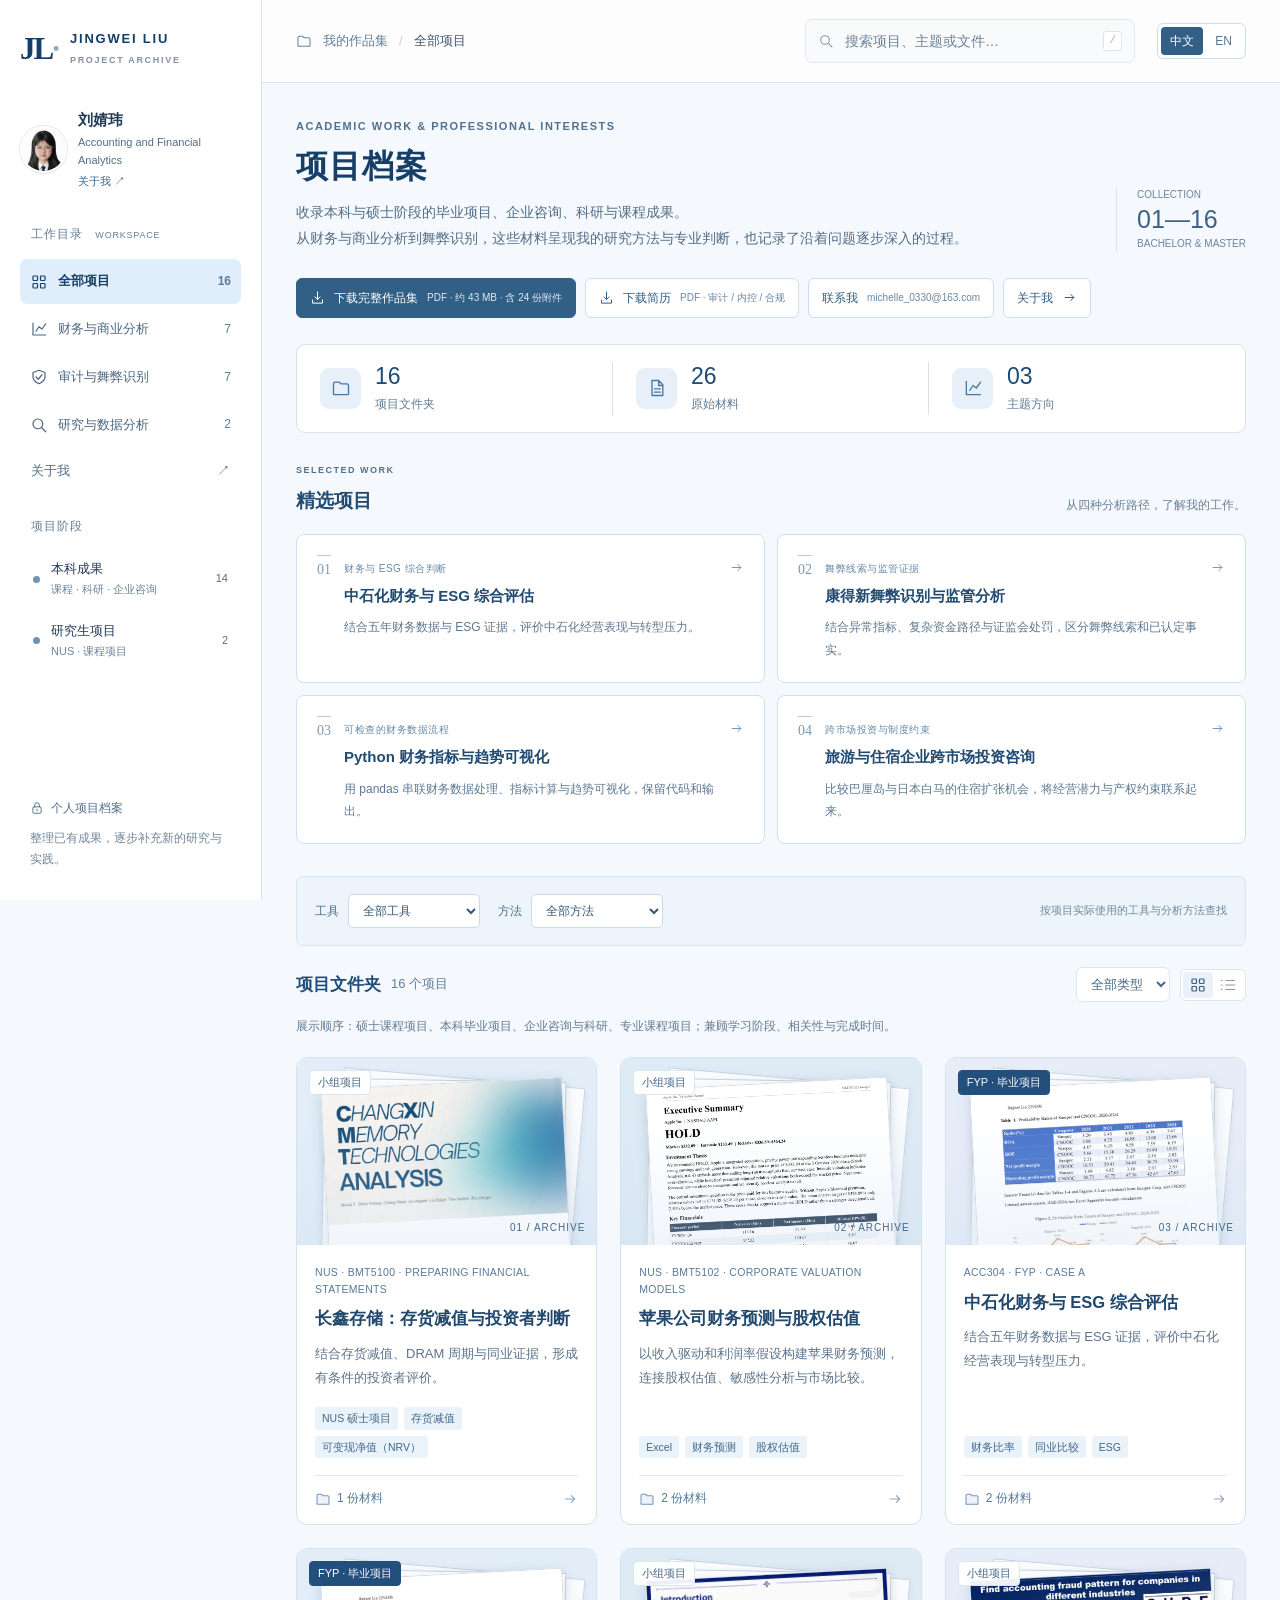
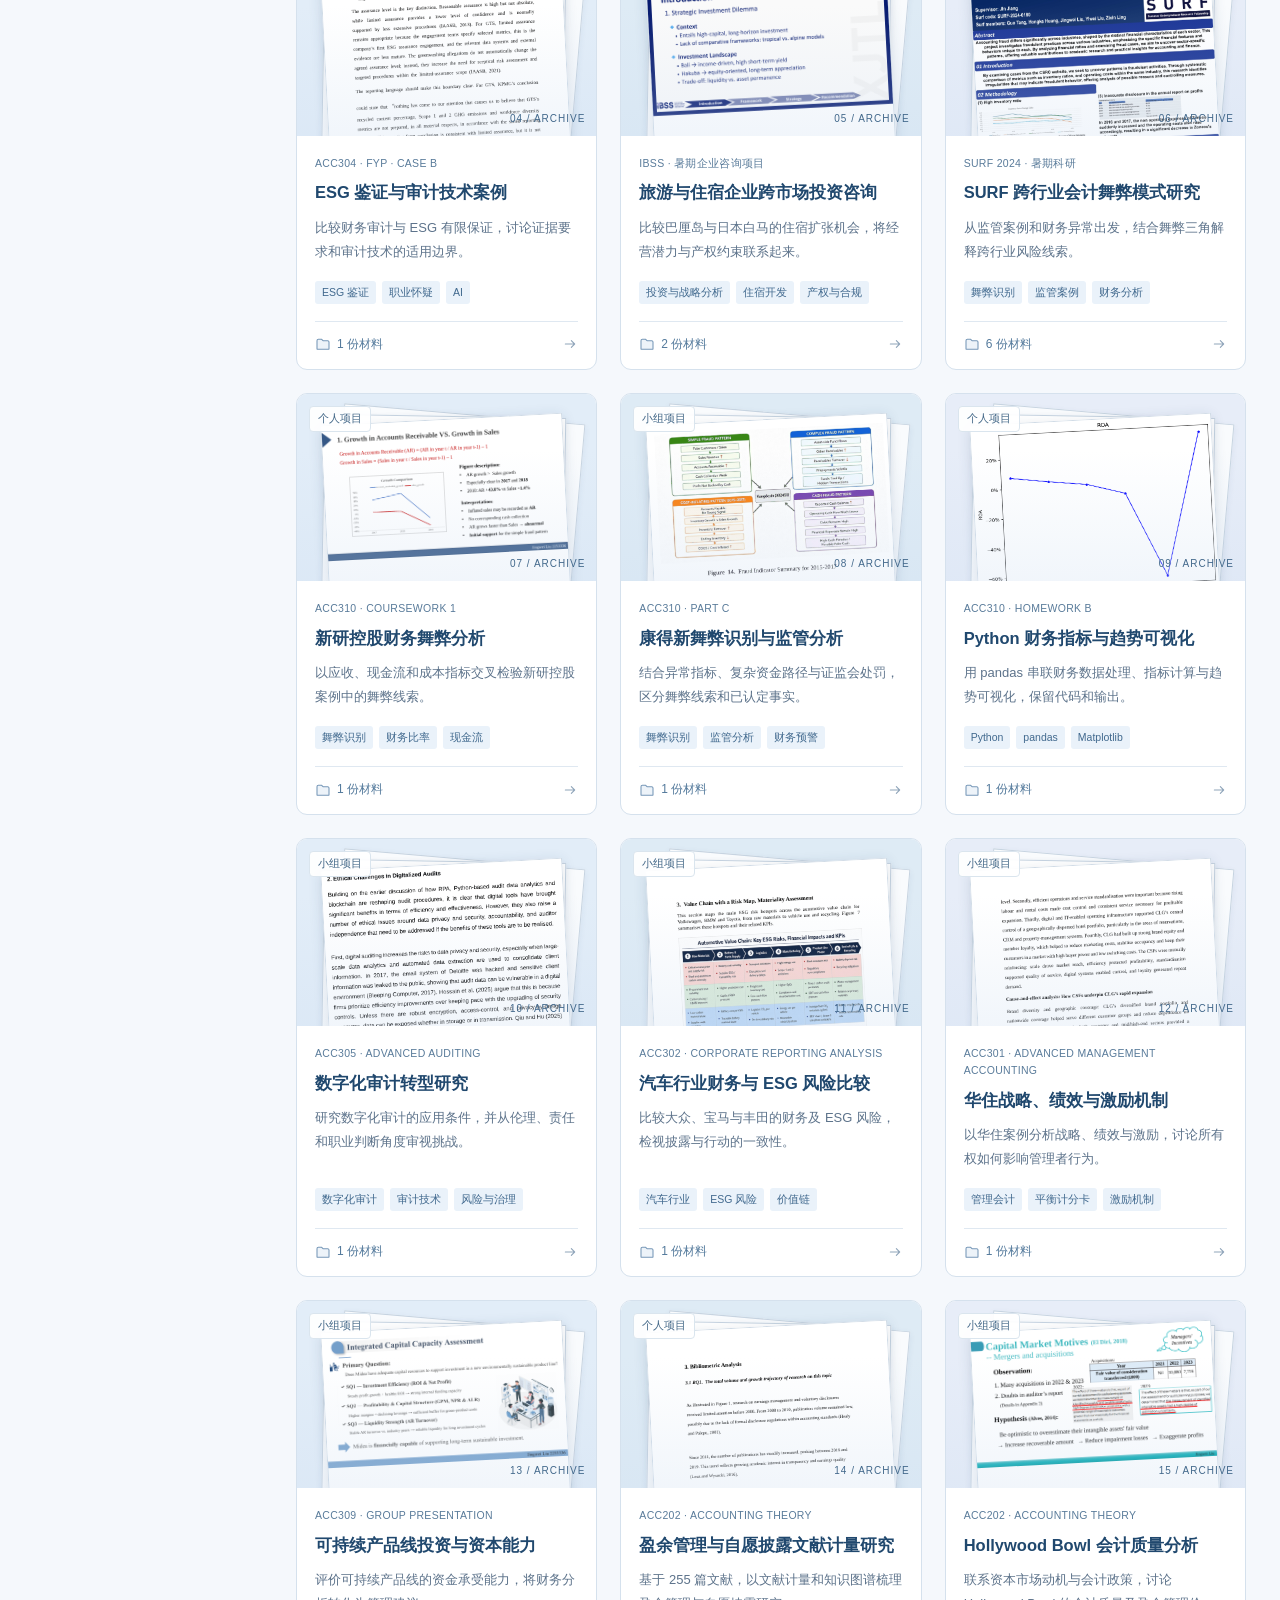
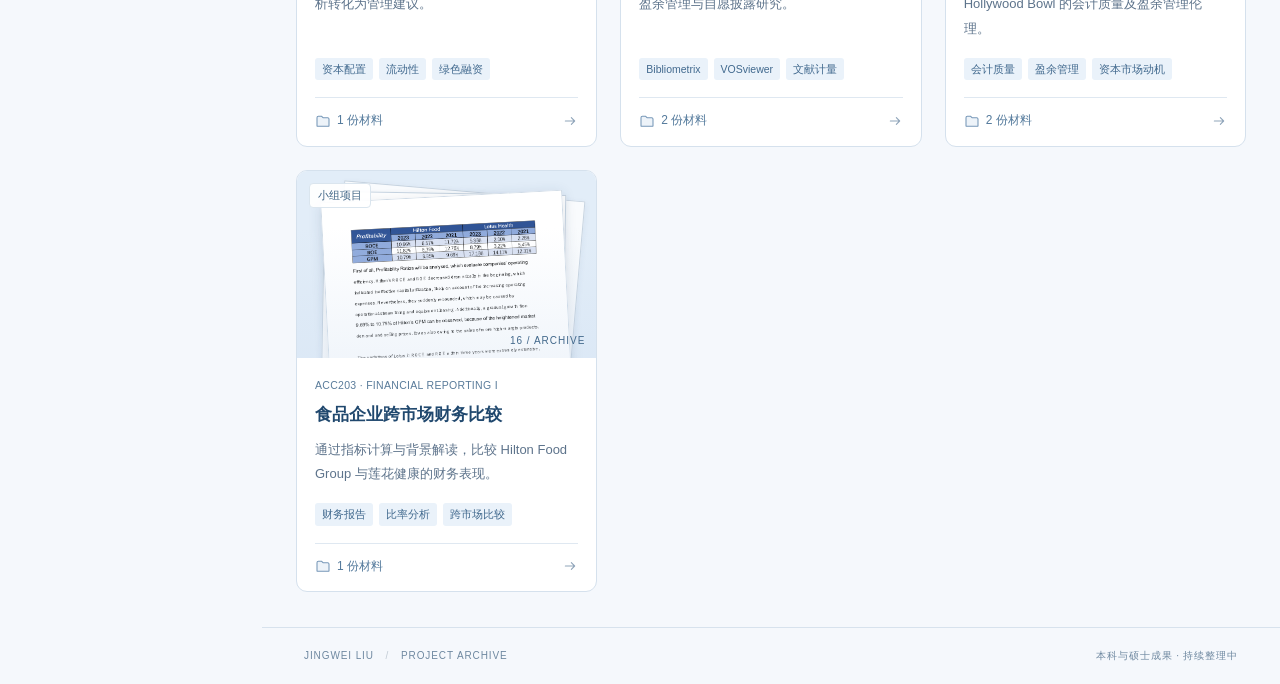
==== site/index.html @ fe70c1c0 "Add bilingual Apple valuation project, summary thumbnail, public report and Excel model" ====
<!doctype html>
<html lang="zh-CN">
<head>
<meta charset="utf-8"><meta name="viewport" content="width=device-width,initial-scale=1">
<meta name="description" content="刘婧玮的会计、财务分析与研究项目档案。"><meta name="robots" content="noindex,nofollow">
<title>Jingwei Liu · 项目档案</title>
<link rel="icon" href="favicon.svg" type="image/svg+xml"><link rel="stylesheet" href="style.css?v=arial-20261029">
</head>
<body>
<svg class="sprite" xmlns="http://www.w3.org/2000/svg"><defs>
<symbol id="i-folder" viewBox="0 0 24 24"><path d="M3 7a2 2 0 0 1 2-2h5l2 2h7a2 2 0 0 1 2 2v10a1 1 0 0 1-1 1H4a1 1 0 0 1-1-1Z"/></symbol>
<symbol id="i-grid" viewBox="0 0 24 24"><rect x="4" y="4" width="6" height="6" rx="1"/><rect x="14" y="4" width="6" height="6" rx="1"/><rect x="4" y="14" width="6" height="6" rx="1"/><rect x="14" y="14" width="6" height="6" rx="1"/></symbol>
<symbol id="i-chart" viewBox="0 0 24 24"><path d="M4 4v16h17M8 15l4-6 4 3 5-7"/></symbol>
<symbol id="i-shield" viewBox="0 0 24 24"><path d="m12 3 8 3v6c0 5-8 9-8 9s-8-4-8-9V6Zm-4 9 3 3 5-6"/></symbol>
<symbol id="i-search" viewBox="0 0 24 24"><circle cx="10.5" cy="10.5" r="6.5"/><path d="m16 16 5 5"/></symbol>
<symbol id="i-file" viewBox="0 0 24 24"><path d="M6 3h8l5 5v13H6ZM14 3v6h5M9 13h7M9 17h7"/></symbol>
<symbol id="i-arrow" viewBox="0 0 24 24"><path d="M5 12h14m-5-5 5 5-5 5"/></symbol>
<symbol id="i-back" viewBox="0 0 24 24"><path d="M19 12H5m5-5-5 5 5 5"/></symbol>
<symbol id="i-download" viewBox="0 0 24 24"><path d="M12 3v12m-4-4 4 4 4-4M4 16v5h16v-5"/></symbol>
<symbol id="i-list" viewBox="0 0 24 24"><path d="M9 6h12M9 12h12M9 18h12M3 6h1M3 12h1M3 18h1"/></symbol>
<symbol id="i-lock" viewBox="0 0 24 24"><rect x="5" y="10" width="14" height="11" rx="2"/><path d="M8 10V7a4 4 0 0 1 8 0v3m-4 4v3"/></symbol>
<symbol id="i-close" viewBox="0 0 24 24"><path d="m6 6 12 12M18 6 6 18"/></symbol>
</defs></svg>
<aside class="sidebar">
<a href="#" class="brand" aria-label="返回全部项目"><span class="monogram">JL<span>·</span></span><span>JINGWEI LIU<small>PROJECT ARCHIVE</small></span></a>
<a class="owner" href="#about" aria-label="关于刘婧玮，打开个人介绍"><img class="avatar" src="assets/portrait-original.jpg" alt="刘婧玮头像"><div><strong>刘婧玮</strong><span>Accounting and Financial Analytics</span><small>关于我 ↗</small></div></a>
<div class="side-label">工作目录 <span>WORKSPACE</span></div>
<nav id="categories" aria-label="项目分类"></nav><a class="profile-shortcut" href="#about">关于我 <span>↗</span></a>
<div class="side-label second">项目阶段</div>
<button type="button" class="stage" data-stage="bachelor" aria-pressed="false"><span class="stage-dot"></span><span class="stage-label">本科成果<small>课程 · 科研 · 企业咨询</small></span><span class="stage-count">14</span></button>
<button type="button" class="stage" data-stage="master" aria-pressed="false"><span class="stage-dot"></span><span class="stage-label">研究生项目<small>NUS · 课程项目</small></span><span class="stage-count master-stage-count">2</span></button>
<div class="sidebar-bottom"><div class="private-label"><svg><use href="#i-lock"/></svg>个人项目档案</div><p>整理已有成果，逐步补充新的研究与实践。</p></div>
</aside>
<div class="shell">
<header class="topbar"><div class="top-location"><svg><use href="#i-folder"/></svg><span>我的作品集</span><span class="top-slash">/</span><span id="top-current">全部项目</span></div><label class="search"><svg><use href="#i-search"/></svg><input id="search" type="search" placeholder="搜索项目、主题或文件…" aria-label="搜索项目、主题或文件"><kbd>/</kbd></label></header>
<main id="main" tabindex="-1"></main>
<footer><span>JINGWEI LIU <span class="footer-dot">/</span> PROJECT ARCHIVE</span><span>本科与硕士成果 · 持续整理中</span></footer>
</div>
<dialog id="viewer"><header class="viewer-header"><div><strong id="viewer-title"></strong><small id="viewer-subtitle"></small></div><div class="viewer-actions"><a id="open-file" target="_blank" rel="noopener">新窗口打开</a><button id="download-viewer" class="primary"><svg><use href="#i-download"/></svg>下载原文件</button><button id="close-viewer" class="icon-btn" aria-label="关闭预览"><svg><use href="#i-close"/></svg></button></div></header><div id="preview-body"></div></dialog>
<div id="toast" role="status" aria-live="polite"></div>
<script src="data.js?v=body-covers-20261027"></script><script src="enhancements.js?v=resume-audit-controls-20261029"></script><script src="profile.js?v=vector-shield-20261027"></script><script src="app.js?v=bilingual-20261029"></script><script src="bmt5100.js?v=overviews-20261027"></script>
<script src="apple.js?v=apple-summary-20261031"></script>
<script src="i18n.js?v=apple-summary-20261031"></script>
</body></html>
---- site/style.css ----
:root{--navy:#223f5d;--blue:#315f8b;--ink:#24384b;--muted:#718094;--line:#e3e8ed;--paper:#f7f8fa;--accent:#edf3f9}*{box-sizing:border-box}body{margin:0;background:var(--paper);color:var(--ink);font-family:Inter,-apple-system,BlinkMacSystemFont,"Segoe UI","PingFang SC","Microsoft YaHei",sans-serif;font-size:14px;line-height:1.6}button,input,select{font:inherit}button,a,select{touch-action:manipulation}button,a{ -webkit-tap-highlight-color:transparent}button{cursor:pointer;color:inherit}a{color:inherit;text-decoration:none}button{border:0;background:none}svg{width:20px;height:20px;fill:none;stroke:currentColor;stroke-width:1.6;stroke-linecap:round;stroke-linejoin:round;flex-shrink:0}.sprite{display:none}:focus-visible{outline:3px solid #7ca7d3;outline-offset:3px;border-radius:4px}.sidebar{width:244px;position:fixed;inset:0 auto 0 0;background:#fff;border-right:1px solid var(--line);padding:29px 21px;display:flex;flex-direction:column;z-index:10}.brand{display:flex;gap:12px;align-items:center;font-size:12px;font-weight:700;letter-spacing:1.8px;color:var(--navy)}.monogram{font-size:31px;letter-spacing:-2px;line-height:1;font-family:Georgia,serif}.monogram span{color:#93abc1}.brand small{display:block;font-size:8px;letter-spacing:1.7px;color:#8391a2;margin-top:3px}.owner{display:flex;gap:11px;align-items:center;margin:42px 0 35px}.avatar{width:38px;height:38px;border-radius:50%;background:#edf2f7;display:grid;place-items:center;font-size:16px;color:#466789}.owner strong{font-size:14px;font-weight:600;display:block}.owner span{display:block;font-size:9px;color:var(--muted);margin-top:2px}.side-label{font-size:11px;color:#8995a4;letter-spacing:1px;margin:0 11px 12px}.side-label>span{font-size:8px;letter-spacing:.8px;margin-left:8px}.nav-item{width:100%;display:flex;align-items:center;gap:10px;padding:12px 11px;margin:3px 0;border-radius:7px;text-align:left;font-size:13px;color:#607183;transition:background .15s}.nav-item:hover{background:#f4f7fb}.nav-item.active{background:#eaf1f8;color:#2c5680;font-weight:600}.nav-item svg{width:18px;height:18px}.count{margin-left:auto;font-size:11px;opacity:.7}.second{margin-top:35px}.stage{display:flex;gap:11px;align-items:center;padding:10px 12px;font-size:12px}.stage small{display:block;font-size:10px;color:#8b97a6;margin-top:1px}.stage-dot{width:7px;height:7px;flex-shrink:0;background:#6e94b5;border-radius:50%}.stage-dot.empty{background:none;border:1px solid #b9c2cd}.stage-count{margin-left:auto;color:var(--muted);font-size:11px}.muted{color:#8f9aa7}.sidebar-bottom{margin-top:auto;padding:30px 10px 0}.private-label{display:flex;gap:7px;align-items:center;font-size:11px;color:#667b90}.private-label svg{width:14px;height:14px}.sidebar-bottom p{font-size:11px;color:#98a2af;margin:10px 0 0;line-height:1.8}.shell{margin-left:244px;min-height:100vh;display:flex;flex-direction:column}.topbar{height:81px;background:#ffffffc9;border-bottom:1px solid var(--line);display:flex;align-items:center;justify-content:space-between;padding:0 42px;gap:22px}.top-location{display:flex;gap:11px;align-items:center;font-size:12px;color:#8290a0}.top-location svg{width:16px;height:16px;color:#69839e}.top-location #top-current{color:#41566d}.top-slash{color:#c4ccd5}.search{display:flex;align-items:center;gap:9px;border:1px solid #e3e8ee;border-radius:7px;background:#f8fafc;width:290px;padding:8px 11px}.search svg{width:16px;height:16px;color:#8997a8}.search input{border:0;outline:none;background:none;width:100%;min-width:0;font-size:12px;color:var(--ink)}.search input::placeholder{color:#98a4b2}.search kbd{font-size:11px;color:#a3aebb;border:1px solid #dfe5ed;border-radius:3px;padding:0 5px;background:white}main{padding:36px 42px 32px;max-width:1510px;width:100%;margin:0 auto;flex:1}.eyebrow{font-size:10px;letter-spacing:2px;color:#7f91a4;font-weight:600;margin-bottom:9px}.intro{display:flex;align-items:flex-end;justify-content:space-between;gap:30px;margin-bottom:27px}.intro h1{font-size:32px;font-weight:600;letter-spacing:1px;margin:0 0 7px;color:var(--navy);line-height:1.35}.intro p{color:#7b8795;font-size:12px;max-width:610px;margin:0;line-height:1.9}.archive-stamp{font-size:10px;color:#8190a1;border-left:1px solid #dbe2ea;padding-left:20px;min-width:95px}.archive-stamp strong{font-size:24px;display:block;color:#627d98;font-weight:400;line-height:1.3}.stats{display:grid;grid-template-columns:repeat(3,1fr);background:#fff;border:1px solid var(--line);border-radius:9px;margin-bottom:31px;padding:17px 0}.stat{padding:0 23px;border-right:1px solid var(--line);display:flex;gap:14px;align-items:center}.stat:last-child{border:0}.stat-icon{display:grid;place-items:center;width:36px;height:36px;border-radius:9px;background:#f0f4f8;color:#6e8ba7}.stat strong{font-size:21px;font-weight:500;line-height:1.25;display:block}.stat span{font-size:11px;color:#8b97a4}.toolbar{display:flex;align-items:center;justify-content:space-between;gap:16px;margin:21px 0 19px}.toolbar h2{font-size:15px;font-weight:600;margin:0;display:flex;align-items:center;gap:10px}.toolbar h2 span{font-weight:400;color:#8795a5;font-size:11px}.controls{display:flex;align-items:center;gap:10px}.controls select{color:#728196;font-size:11px;border:1px solid #dfe5ec;border-radius:6px;background:white;padding:7px 8px;cursor:pointer}.view-toggle{display:flex;border:1px solid #dfe5ec;border-radius:6px;background:white;padding:2px}.view-toggle button{padding:4px 6px;display:grid;place-items:center;color:#8c99a7;border-radius:4px}.view-toggle button.selected{background:#eaf1f8;color:#386186}.view-toggle svg{width:15px;height:15px}.projects{display:grid;grid-template-columns:repeat(3,minmax(0,1fr));gap:20px}.project{background:#fff;border:1px solid #e1e7ed;border-radius:10px;overflow:hidden;text-align:left;padding:0;display:flex;flex-direction:column;min-width:0;transition:transform .17s,box-shadow .17s,border-color .17s;cursor:pointer}.project:hover{transform:translateY(-3px);box-shadow:0 8px 25px #243f5d0d;border-color:#b6c9dc}.project-art{height:151px;position:relative;background:#eaf0f6;overflow:hidden;display:flex;align-items:flex-start;justify-content:center}.project-art::after{content:"";position:absolute;inset:0;background:linear-gradient(0deg,#dfe8f370,transparent 55%)}.project-art img{width:83%;height:auto;min-height:100%;object-fit:cover;object-position:top;box-shadow:0 4px 18px #2544691a;transform:rotate(-3deg) translateY(21px);transition:transform .2s}.project:hover .project-art img{transform:rotate(-1deg) translateY(16px)}.project:nth-child(3n+2) .project-art{background:#e8eef0}.project:nth-child(3n+3) .project-art{background:#eeeef5}.kind-badge{position:absolute;top:11px;left:12px;border:1px solid #ffffffd9;background:#ffffffed;color:#6a7e91;font-size:9px;padding:2px 7px;border-radius:4px;z-index:1}.art-num{position:absolute;bottom:8px;right:11px;color:#66819d;font-size:10px;letter-spacing:1px;z-index:1}.project-content{padding:18px 17px 13px;display:flex;flex-direction:column;flex:1}.course{font-size:9px;letter-spacing:.3px;color:#91a0b0;margin-bottom:7px;text-transform:uppercase}.project h3{font-size:15px;line-height:1.55;margin:0 0 7px;color:#344e68;font-weight:600}.project-desc{font-size:11px;line-height:1.8;color:#8592a1;margin:0 0 14px;display:-webkit-box;-webkit-line-clamp:2;-webkit-box-orient:vertical;overflow:hidden}.tags{display:flex;gap:5px;flex-wrap:wrap;margin-top:auto}.tag{font-size:9px;color:#72879c;background:#f2f5f8;border-radius:3px;padding:2px 6px}.project-bottom{display:flex;justify-content:space-between;align-items:center;padding-top:13px;margin-top:13px;border-top:1px solid #eef1f5;color:#91a0af;font-size:10px}.folder-name{display:flex;gap:6px;align-items:center}.folder-name svg{width:14px;height:14px;color:#7798b8;fill:#edf3f9}.project-bottom>svg{width:16px;height:16px;color:#90a5ba}.projects.list{grid-template-columns:1fr;gap:10px}.projects.list .project{display:grid;grid-template-columns:155px 1fr;min-height:145px}.projects.list .project-art{height:100%}.projects.list .project-content{padding:14px 21px}.projects.list .project-desc{-webkit-line-clamp:1;margin-bottom:8px}.projects.list .project-bottom{padding-top:7px;margin-top:9px}.empty-state{padding:65px 20px;text-align:center;grid-column:1/-1;color:#7c8c9c;border:1px dashed #ced8e3;border-radius:10px}.empty-state h3{font-weight:500;color:#526c86}.empty-state button{color:#315f8b;text-decoration:underline}footer{padding:20px 42px;border-top:1px solid var(--line);color:#a4aebb;font-size:9px;letter-spacing:.9px;display:flex;justify-content:space-between;gap:20px}.footer-dot{padding:0 8px;color:#c2cbd5}.breadcrumb{display:flex;align-items:center;gap:9px;flex-wrap:wrap;color:#98a4b2;font-size:11px;margin-bottom:25px}.breadcrumb button{padding:0;color:#647e98}.breadcrumb button:hover{text-decoration:underline}.detail-title{display:flex;gap:17px;align-items:center;margin-bottom:23px}.detail-folder{width:61px;height:61px;border-radius:14px;background:#e6eef7;color:#6183a4;display:grid;place-items:center}.detail-folder svg{width:31px;height:31px;fill:#d2e2f2}.detail-title h1{margin:0;font-size:28px;font-weight:600;color:var(--navy);line-height:1.4}.detail-title p{font-size:11px;color:#93a0b0;margin:4px 0 0;letter-spacing:.25px}.detail-layout{display:grid;grid-template-columns:minmax(0,1fr) 285px;gap:25px}.detail-main{min-width:0}.detail-overview{background:white;border:1px solid var(--line);border-radius:9px;padding:24px}.detail-overview h2{font-size:13px;margin:0 0 11px;font-weight:600}.detail-overview p{font-size:13px;line-height:1.9;color:#768697;margin:0 0 19px}.detail-overview .tags{margin-top:8px}.contribution{border-top:1px solid #edf1f5;margin-top:22px;padding-top:20px}.contribution p{margin:0;font-size:12px;color:#7d8c9c}.materials-header{display:flex;align-items:center;justify-content:space-between;margin:27px 0 12px}.materials-header h2{margin:0;font-size:14px;font-weight:600}.materials-header span{font-size:11px;color:#93a0af}.file-row{padding:19px;background:#fff;border:1px solid var(--line);border-radius:8px;margin-bottom:10px;display:flex;align-items:center;gap:13px}.file-type{width:41px;height:47px;border:1px solid #dae4ee;background:#f3f7fc;border-radius:5px;display:grid;place-items:center;color:#5c82a7;font-weight:600;font-size:10px;flex-shrink:0}.file-type.xlsx,.file-type.csv{color:#5c877b;background:#f2f8f5;border-color:#dce9e3}.file-type.pptx{color:#aa7b5d;background:#faf5ee;border-color:#eee2d3}.file-type.ipynb{color:#a17d44;background:#fcf7ed;border-color:#eee4cb}.file-info{min-width:0;flex:1}.file-info strong{display:block;font-size:13px;font-weight:500}.file-info small{display:block;font-size:10px;color:#99a5b3;overflow-wrap:anywhere;margin-top:3px}.file-actions{display:flex;align-items:center;gap:8px}.file-actions button{font-size:11px;border:1px solid #dfe7ef;border-radius:5px;background:#f7f9fc;padding:7px 10px;color:#6684a2}.file-actions .icon-btn{background:white;padding:7px}.file-actions svg{width:15px;height:15px}.detail-side{background:white;border:1px solid var(--line);border-radius:9px;overflow:hidden;align-self:start}.detail-side img{width:100%;height:185px;object-fit:cover;object-position:top;background:#edf1f5}.detail-side>div{padding:21px}.detail-side h3{font-size:12px;font-weight:600;margin:0 0 15px}.meta-row{display:flex;justify-content:space-between;gap:12px;font-size:11px;margin:12px 0;color:#96a2b0}.meta-row strong{color:#687f96;font-weight:400;text-align:right}.detail-note{font-size:10px;color:#a0aab6;margin:18px 0 0;border-top:1px solid #edf1f5;padding-top:15px;line-height:1.9}.back-btn{font-size:11px;color:#6d86a0;padding:0;display:flex;gap:6px;align-items:center;margin-top:22px}.back-btn svg{width:15px;height:15px}dialog{width:min(1200px,96vw);height:92vh;padding:0;border:1px solid #d6e0ea;border-radius:12px;box-shadow:0 30px 100px #10283f55;max-height:96vh;overflow:hidden;background:#f4f6f9;color:var(--ink)}dialog::backdrop{background:#182c43a1;backdrop-filter:blur(4px)}.viewer-header{height:79px;padding:15px 23px;background:#fff;border-bottom:1px solid var(--line);display:flex;gap:18px;align-items:center;justify-content:space-between}.viewer-header strong{font-size:14px;font-weight:600;display:block}.viewer-header small{display:block;font-size:10px;color:#94a0af;margin-top:3px}.viewer-actions{display:flex;align-items:center;gap:15px;flex-shrink:0}.viewer-actions a{font-size:11px;color:#728ba4}.primary{display:flex;align-items:center;gap:7px;padding:8px 12px;background:#345f88;color:#fff;border-radius:5px;font-size:11px}.primary svg{width:14px;height:14px}.icon-btn{padding:5px;display:grid;place-items:center;border-radius:5px}.icon-btn:hover{background:#edf2f7}#preview-body{height:calc(100% - 79px);overflow:auto}#preview-body iframe{width:100%;height:100%;border:0;background:white}.table-preview{padding:23px}.table-preview>p{font-size:12px;color:#78899b;margin:0 0 16px}.table-preview select{border:1px solid #d7e1ec;background:white;padding:8px 12px;color:#496780;max-width:100%;border-radius:6px;margin-bottom:17px}.table-scroll{overflow:auto;border:1px solid #dde5ee;background:white;border-radius:6px;max-height:65vh}.table-preview table{font-size:11px;border-collapse:collapse;white-space:pre-wrap;min-width:100%}.table-preview th{position:sticky;top:0;background:#eaf1f8;color:#476985;font-weight:500}.table-preview th,.table-preview td{padding:10px 13px;text-align:left;border-bottom:1px solid #e9eef3;border-right:1px solid #eef2f6;min-width:100px;max-width:360px;overflow-wrap:anywhere}.table-preview tr:nth-child(even){background:#f8fafc}#toast{position:fixed;bottom:25px;left:calc(50% + 80px);transform:translateX(-50%);background:#294c6e;color:white;padding:12px 20px;border-radius:7px;font-size:12px;box-shadow:0 6px 24px #1c365533;opacity:0;pointer-events:none;transition:opacity .2s;z-index:100}#toast.visible{opacity:1}
@media(min-width:1500px){.projects{grid-template-columns:repeat(4,minmax(0,1fr))}}@media(max-width:1150px){.sidebar{width:215px;padding-left:15px;padding-right:15px}.shell{margin-left:215px}main{padding:29px 28px}.topbar{padding:0 28px}.projects{grid-template-columns:repeat(2,minmax(0,1fr))}.project-art{height:175px}.detail-layout{grid-template-columns:minmax(0,1fr)}.detail-side{display:none}.intro h1{font-size:29px}}@media(max-width:760px){.sidebar{position:relative;width:100%;height:auto;padding:18px 20px 0;border-right:0;border-bottom:1px solid var(--line)}.brand{font-size:11px}.monogram{font-size:27px}.brand small{font-size:7px}.owner,.side-label,.stage,.sidebar-bottom{display:none}#categories{display:flex;gap:6px;margin:20px -2px 0;padding:0 0 10px;overflow:auto}.nav-item{width:auto;flex-shrink:0;font-size:11px;gap:6px;padding:8px 10px}.nav-item svg{width:15px;height:15px}.count{margin-left:3px;font-size:10px}.shell{margin:0}.topbar{height:63px;padding:0 20px}.top-location{display:none}.search{width:100%;background:white}.search kbd{display:none}main{padding:25px 20px}.intro{margin-bottom:21px}.intro h1{font-size:28px}.intro p{font-size:11px}.archive-stamp{display:none}.stats{padding:14px 0;margin-bottom:24px}.stat{padding:0 12px;gap:8px}.stat-icon{width:28px;height:28px;border-radius:6px}.stat-icon svg{width:16px;height:16px}.stat strong{font-size:18px}.stat span{font-size:9px}.toolbar{align-items:flex-start;margin-top:20px}.toolbar h2{font-size:13px;padding-top:6px}.toolbar h2 span{display:none}.controls{gap:6px}.controls select{max-width:100px;font-size:10px;padding:6px}.projects{gap:13px}.project-art{height:130px}.project-content{padding:14px 12px 11px}.project h3{font-size:13px}.course{font-size:8px}.project-desc{font-size:10px}.tag{font-size:8px;padding:2px 4px}.project-bottom{font-size:9px;padding-top:10px;margin-top:11px}.kind-badge{font-size:8px;top:8px;left:8px}.art-num{font-size:8px}.projects.list .project{grid-template-columns:100px 1fr}.projects.list .project-content{padding:12px 14px}.projects.list .project-desc{display:none}footer{padding:18px 20px;font-size:8px;letter-spacing:.3px}footer>span:last-child{display:none}.detail-title{gap:11px}.detail-folder{width:45px;height:45px;border-radius:10px;flex-shrink:0}.detail-folder svg{width:25px;height:25px}.detail-title h1{font-size:21px}.detail-title p{font-size:9px}.detail-overview{padding:19px}.detail-overview p{font-size:12px}.file-row{padding:14px;gap:10px;flex-wrap:wrap}.file-info strong{font-size:12px}.file-actions{margin-left:51px}.file-info small{font-size:9px}.viewer-header{padding:12px;height:100px;align-items:flex-start}.viewer-header strong{font-size:12px}.viewer-actions{gap:6px}.viewer-actions a{display:none}.primary{padding:7px;font-size:9px}.primary svg{display:none}.viewer-actions .icon-btn svg{width:17px}#preview-body{height:calc(100% - 100px)}.table-preview{padding:12px}#toast{left:50%;max-width:90vw;width:max-content}.view-toggle{display:none}}
@media(prefers-reduced-motion:reduce){*{transition:none!important;scroll-behavior:auto!important}}

.contribution p{white-space:pre-line}.image-preview{padding:20px;min-height:100%;background:#e8eef4;text-align:center}.image-preview img{display:block;width:100%;max-width:1100px;height:auto;margin:0 auto;box-shadow:0 5px 25px #1c385c20}
/* Personal page and project narratives */
a.owner{border-radius:9px;padding:7px;margin-left:-7px;margin-right:-7px;transition:background .15s}a.owner:hover,a.owner.active{background:#f0f5fa}img.avatar{display:block;object-fit:cover;object-position:50% 30%;width:43px;height:43px;flex-shrink:0;border:2px solid #fff;box-shadow:0 0 0 1px #e3eaf1}.owner span{font-size:9px;line-height:1.45;max-width:142px}.owner small{display:block;font-size:9px;color:#7e98b3;margin-top:4px}.profile-shortcut{margin:11px 11px 0;font-size:11px;color:#8999aa;display:flex;justify-content:space-between}.profile-shortcut:hover{color:#315f8b}.fyp-badge{background:#315777;color:white;border-color:#315777}.fyp-banner{display:flex;flex-wrap:wrap;gap:6px 13px;align-items:center;padding:0 0 16px;border-bottom:1px solid #e6edf5;margin-bottom:20px;color:#607f9c;font-size:11px}.fyp-banner strong{font-size:10px;letter-spacing:1.4px;font-weight:600;color:#315777}.project-story{margin-top:17px;padding:26px 25px;background:#fff;border:1px solid var(--line);border-radius:9px}.story-part{display:grid;grid-template-columns:24px 1fr;gap:13px;margin-bottom:25px}.story-part:last-child{margin-bottom:0}.story-number{font-size:10px;font-family:Georgia,serif;color:#9aaebe;border-top:1px solid #bdccd9;padding-top:3px;margin-top:4px}.story-part h2{font-size:13px;font-weight:600;color:#45617b;margin:0 0 10px}.story-part p{font-size:12px;line-height:1.95;color:#7b8998;margin:0}.profile-page{max-width:920px;margin:0 auto;padding-bottom:15px}.profile-back{display:inline-flex;align-items:center;gap:7px;font-size:11px;color:#7b91a8;margin-bottom:24px}.profile-back svg{width:15px;height:15px}.profile-hero{background:linear-gradient(130deg,#fff 40%,#edf3f8);border:1px solid #e0e7ee;border-radius:12px;padding:38px 40px 28px;position:relative;overflow:hidden}.profile-hero::after{content:"";position:absolute;width:260px;height:260px;border:1px solid #b4c8d529;border-radius:46% 54% 64% 36%;right:-100px;top:90px;transform:rotate(30deg);box-shadow:0 0 0 20px #c3d3e01c,0 0 0 43px #c3d3e012;pointer-events:none}.profile-heading{display:flex;align-items:center;gap:25px;position:relative;z-index:1}.profile-portrait{width:123px;height:123px;object-fit:cover;object-position:50% 30%;border-radius:50%;border:5px solid #fff;box-shadow:0 2px 19px #35597913;flex-shrink:0}.profile-heading .eyebrow{font-size:9px;letter-spacing:2.3px;margin-bottom:9px}.profile-heading h1{font-size:27px;font-weight:500;letter-spacing:2px;color:#294761;margin:0;line-height:1.45}.profile-heading h1 span{display:block;font-size:11px;letter-spacing:1.2px;color:#7a91a6;margin-top:2px;font-family:Georgia,serif}.profile-degree{color:#6f8599;font-size:11px;margin:12px 0 4px}.personality-note{font-size:10px;color:#a1adba}.profile-manifesto{max-width:670px;margin-top:32px;position:relative;z-index:1}.profile-kicker{font-size:10px;letter-spacing:2px;color:#8299ac;margin-bottom:7px}.profile-manifesto h2{font-size:28px;letter-spacing:2px;line-height:1.5;font-family:"Songti SC","STSong","SimSun",Georgia,serif;font-weight:400;margin:0 0 17px;color:#31536f}.profile-manifesto p{font-size:12px;line-height:2;color:#7a8999;margin:0 0 11px}.water-quote{border:0;border-top:1px solid #dfe8f0;padding:23px 0 0;margin:23px 0 0;position:relative;z-index:1}.water-quote p{font-size:18px;letter-spacing:2px;font-family:"Songti SC","STSong","SimSun",Georgia,serif;color:#496b87;margin:0 0 8px}.water-quote cite{font-size:9px;font-style:normal;letter-spacing:1px;color:#a5b1bd}.water-quote cite a:hover{text-decoration:underline}.water-quote>span{display:block;font-size:10px;color:#8a9baa;margin-top:12px;letter-spacing:.6px}.profile-section{display:grid;grid-template-columns:32px 1fr;gap:15px;padding:31px 10px;border-bottom:1px solid #dfe6ed}.section-marker{font-family:Georgia,serif;font-size:12px;letter-spacing:1px;color:#a2b3c2;padding-top:2px}.profile-section h2{font-size:15px;font-weight:500;letter-spacing:1px;color:#425f78;margin:0 0 21px}.interest-lines{display:grid;grid-template-columns:repeat(3,1fr);gap:23px}.interest-lines p{font-size:11px;line-height:1.95;color:#8a97a5;margin:0}.interest-lines strong{display:block;font-size:12px;font-weight:500;margin-bottom:8px;color:#617c94}.working-style{display:grid;grid-template-columns:1fr 1fr;gap:33px}.working-style h3{font-size:12px;font-weight:500;color:#617c94;margin:0 0 6px}.working-style p{font-size:11px;line-height:1.95;color:#8996a5;margin:0}.research-bridge{font-size:11px;line-height:1.95;color:#8996a5;margin:19px 0 12px}.profile-project-links{display:flex;gap:7px;flex-wrap:wrap}.profile-project-links a{font-size:9px;padding:5px 8px;border:1px solid #dce6ef;border-radius:4px;color:#738da5;display:flex;align-items:center;gap:6px;background:#f1f5f9}.profile-project-links svg{width:12px;height:12px}.profile-project-links a:hover{background:#e5eef7;color:#315f8b}.education-item{display:grid;grid-template-columns:170px 1fr;gap:15px;margin-bottom:24px}.education-item:last-child{margin-bottom:0}.education-date{font-size:11px;color:#879caf;letter-spacing:.6px;padding-top:2px}.education-date span{display:block;font-size:9px;color:#b0bac5;letter-spacing:0;margin-top:5px}.education-item h3{font-size:13px;font-weight:500;margin:0 0 6px;color:#526e87}.education-item h3 small{font-size:9px;font-weight:400;display:block;color:#98a7b6;margin-top:3px}.education-item p{font-size:11px;color:#7c90a3;margin:0 0 3px}.education-note{font-size:10px;color:#9aa9b8;line-height:1.8;display:block}.personal-notes{border:0}.personal-notes p{font-size:11px;color:#8a97a5;line-height:1.95;margin:0 0 8px}.profile-signoff{font-family:Georgia,"Songti SC",serif;font-size:12px;font-style:italic;color:#829aaf;margin-top:21px}.profile-signoff span{margin:0 8px;color:#b3bfca}
@media(max-width:760px){a.owner{display:flex!important;position:absolute;right:20px;top:12px;margin:0;padding:2px;width:auto;gap:0}a.owner>div{display:none}img.avatar{width:38px;height:38px}.profile-shortcut{display:none}.project-story{padding:20px 17px}.story-part{gap:10px;grid-template-columns:20px 1fr}.story-part h2{font-size:12px}.story-part p{font-size:11px}.fyp-banner{font-size:10px;gap:5px}.profile-hero{padding:24px 21px}.profile-heading{gap:15px}.profile-portrait{width:82px;height:82px;border-width:3px}.profile-heading .eyebrow{font-size:7px;letter-spacing:1.5px;margin-bottom:6px}.profile-heading h1{font-size:22px}.profile-heading h1 span{font-size:9px;letter-spacing:.5px}.profile-degree{font-size:9px;margin:8px 0 2px;line-height:1.7}.personality-note{font-size:8px}.profile-manifesto{margin-top:27px}.profile-manifesto h2{font-size:25px;letter-spacing:1px}.profile-manifesto p{font-size:11px;line-height:1.95}.water-quote{padding-top:21px}.water-quote p{font-size:15px;letter-spacing:1px}.water-quote>span{font-size:9px}.profile-section{padding:26px 2px;grid-template-columns:21px 1fr;gap:10px}.profile-section h2{font-size:14px;margin-bottom:18px}.interest-lines{grid-template-columns:1fr;gap:17px}.interest-lines strong{margin-bottom:4px}.working-style{grid-template-columns:1fr;gap:18px}.education-item{grid-template-columns:1fr;gap:8px;margin-bottom:23px}.education-date{font-size:10px;display:flex;gap:8px;align-items:baseline}.education-date span{margin:0}.profile-project-links a{font-size:9px}.profile-back{margin-bottom:18px}}
/* Readability, project folios and a more personal blue palette */
:root{--ink:#233b55;--muted:#546d86;--navy:#153f6a;--blue:#285f93;--line:#d7e2ed;--paper:#f5f8fc}body{font-size:16px;color:#233b55}.sidebar{width:262px;padding:29px 20px}.shell{margin-left:262px}.brand{font-size:13px}.brand small{font-size:9px}.owner strong{font-size:16px;font-weight:650}.owner span{font-size:11px;line-height:1.6;color:#526e89;max-width:155px}.owner small{font-size:11px;color:#37648f}.owner{margin-top:34px;margin-bottom:27px}img.avatar{width:47px;height:47px}.side-label{font-size:12px;color:#657d95}.side-label>span{font-size:9px}.nav-item{font-size:14px;color:#4d6781;padding:12px 10px}.nav-item.active{background:#dfeefa;color:#163f69;font-weight:650}.count{font-size:12px;opacity:1;color:#5b7c9d}.stage{font-size:13px}.stage small{font-size:11px;color:#6e8499}.profile-shortcut{font-size:13px;color:#4f7192}.sidebar-bottom p{font-size:12px;color:#72869a}.private-label{font-size:12px;color:#526f8d}.topbar{height:83px;padding:0 34px}.top-location{font-size:13px;color:#627e98}.search{width:330px;padding:9px 12px}.search input{font-size:14px;color:#2c4d6c}.search input::placeholder{color:#6c8298}main{padding:35px 34px 35px}.eyebrow{font-size:11px;color:#51718f;letter-spacing:1.5px}.intro{align-items:flex-end;margin-bottom:26px;gap:20px}.intro h1{font-size:34px;font-weight:650;color:#163f68}.intro p{font-size:15px;line-height:1.95;color:#536d87;max-width:810px;margin-top:11px}.archive-stamp{font-size:10px;color:#6c86a0;min-width:100px}.archive-stamp strong{font-size:25px;color:#3d6286}.stat{padding:0 23px}.stat strong{font-size:24px;color:#1d4b76}.stat span{font-size:13px;color:#607b94}.stat-icon{width:41px;height:41px;background:#e7f0f9;color:#4877a2}.stats{margin-bottom:25px;border-color:#d8e3ee}.toolbar h2{font-size:18px;font-weight:650;color:#204d77}.toolbar h2 span{font-size:13px;color:#637e98}.controls select{font-size:13px;padding:8px 10px;color:#486987}.view-toggle svg{width:18px;height:18px}.order-note{font-size:13px;line-height:1.8;color:#627b94;margin:-5px 0 19px}.projects{gap:23px}.project{border-color:#d5e1ed;border-radius:11px}.project-art{height:187px;background:#e2edf8;isolation:isolate;overflow:hidden}.project:nth-child(3n+2) .project-art{background:#deebf5}.project:nth-child(3n+3) .project-art{background:#e7edf8}.project-art::after{background:linear-gradient(0deg,#cbdcf044,transparent 70%);z-index:4;pointer-events:none}.paper-stack{position:relative;width:81%;height:100%;margin:25px auto 0;transform:rotate(-3deg);transition:transform .2s;z-index:1}.paper-back{position:absolute;display:block;width:100%;height:100%;background:#fff;border:1px solid #c7d4e1;box-shadow:0 2px 6px #294b6e12;top:0;left:0;transform-origin:50% 70%}.paper-back::after{content:"";position:absolute;left:10%;right:10%;top:16px;height:23px;background:repeating-linear-gradient(to bottom,#e1e7ed 0 1px,transparent 1px 7px);opacity:.8}.paper-third{transform:rotate(8deg) translate(5px,-6px);z-index:0;background:#f9fbfd}.paper-second{transform:rotate(4deg) translate(-5px,-3px);z-index:1}.project-art .paper-stack img{position:relative;width:100%;height:auto;min-height:100%;object-fit:cover;object-position:top;transform:none;box-shadow:0 3px 14px #23426024;border:1px solid #d0dbe6;background:white;z-index:2}.project:hover .project-art .paper-stack img{transform:none}.project:hover .paper-stack{transform:rotate(-1deg) translateY(-3px)}.kind-badge{font-size:11px;left:12px;top:12px;padding:3px 8px;border-color:#dae5ee;color:#426787;font-weight:500;z-index:6}.fyp-badge{background:#234f7c;color:#fff;border-color:#234f7c}.art-num{font-size:10px;z-index:6;color:#42688b;bottom:9px}.project-content{padding:20px 18px 16px}.course{font-size:11px;color:#597b9a;line-height:1.6;margin-bottom:8px}.project h3{font-size:18px;font-weight:650;color:#20486e;line-height:1.6;margin-bottom:10px}.project-desc{font-size:14px;line-height:1.8;color:#5d738b;-webkit-line-clamp:3;margin-bottom:17px}.tag{font-size:11px;line-height:1.6;color:#41698e;background:#eaf2fa;padding:3px 7px}.tags{gap:6px}.project-bottom{font-size:12px;color:#547a9c;margin-top:17px;padding-top:13px;border-top-color:#dfe8f1}.folder-name svg{width:16px;height:16px}.projects.list .project{grid-template-columns:185px 1fr}.projects.list .project-art{height:100%;min-height:220px}.projects.list .project h3{margin:0 0 8px}.projects.list .project-content{padding:17px 23px}.projects.list .project-desc{-webkit-line-clamp:2;line-height:1.7;margin-bottom:9px}.breadcrumb{font-size:13px;color:#627d95;line-height:1.8}.breadcrumb button{color:#345e85}.detail-title h1{font-size:31px;font-weight:650;color:#153f68}.detail-title p{font-size:13px;color:#5e7c98}.detail-layout{grid-template-columns:minmax(0,1fr) 270px;gap:24px}.detail-overview{padding:27px}.detail-overview h2,.contribution h2{font-size:18px;font-weight:650;color:#214d75;margin-bottom:13px}.detail-overview p,.contribution p{font-size:15px;line-height:1.95;color:#506b84}.contribution{padding-top:24px;margin-top:25px}.fyp-banner{padding-bottom:18px;margin-bottom:23px;font-size:13px;color:#426b90}.fyp-banner strong{font-size:12px;color:#194a78}.project-story{padding:28px 27px}.story-part{grid-template-columns:28px 1fr;gap:15px;margin-bottom:29px}.story-part+.story-part{border-top:1px solid #e1e9f2;padding-top:27px}.story-part h2{font-size:18px;font-weight:650;color:#214f79;margin-bottom:12px;line-height:1.6}.story-part p{font-size:15px;line-height:2;color:#516c85}.story-number{font-size:13px;color:#6285a5;border-color:#97b2ca;margin-top:7px}.materials-header h2{font-size:18px;color:#214d75;font-weight:650}.materials-header span{font-size:13px;color:#607c98}.file-info strong{font-size:15px;font-weight:600;color:#345b7e}.file-info small{font-size:12px;color:#6d8398;line-height:1.7}.file-type{font-size:12px;width:43px;height:49px}.file-actions button{font-size:13px;padding:8px 11px}.file-actions svg{width:17px;height:17px}.detail-side h3{font-size:15px;font-weight:650;color:#1c4972}.meta-row{font-size:13px;color:#63819c;line-height:1.8}.meta-row strong{color:#416684}.detail-note{font-size:12px;line-height:1.9;color:#6f8499}.back-btn{font-size:13px;color:#446e95}.viewer-header{height:86px}.viewer-header strong{font-size:16px;color:#244e75}.viewer-header small{font-size:12px;color:#667f97}.viewer-actions a,.primary{font-size:13px}#preview-body{height:calc(100% - 86px)}.table-preview>p{font-size:14px;color:#4e6b86}.table-preview select{font-size:14px}.table-preview table{font-size:13px}.table-preview th,.table-preview td{padding:12px 14px}.table-scroll{max-height:64vh}footer{font-size:10px;color:#6e88a0}
/* Personal page */
.profile-page{max-width:990px;position:relative;padding-bottom:20px}.profile-back{font-size:13px;color:#446e94;margin-bottom:25px}.profile-hero{background:linear-gradient(125deg,#fff 40%,#e7f1fc);border:1px solid #cadced;padding:39px 40px 30px}.profile-hero::after{display:none}.botanical{position:absolute;pointer-events:none;user-select:none}.botanical-hero{right:-3px;top:53px;height:430px;width:149px;opacity:.25;transform:rotate(7deg);z-index:0}.profile-heading{gap:25px}.profile-portrait{width:135px;height:135px}.profile-heading h1{font-size:31px;font-weight:600;color:#153f6b}.profile-heading h1 span{font-size:14px;color:#436b90;margin-top:4px}.profile-heading .eyebrow{font-size:11px;color:#547b9e}.profile-degree{font-size:14px;color:#315f86;margin-top:12px;line-height:1.75}.personality-note{font-size:12px;color:#6887a3}.profile-manifesto{max-width:730px;margin-top:33px;padding-right:23px}.profile-kicker{font-size:12px;letter-spacing:2px;color:#4c7192;font-weight:600}.profile-manifesto h2{font-size:33px;color:#184872;letter-spacing:1px;line-height:1.5;margin:8px 0 20px;font-weight:500}.profile-manifesto p{font-size:15px;line-height:2;color:#496780;margin-bottom:14px}.water-quote{border-top-color:#b9d0e4;padding-top:24px;margin-top:27px}.water-quote p{font-size:22px;color:#285a84;font-weight:500;letter-spacing:1px}.water-quote cite{font-size:12px;color:#5b7c9a}.water-quote>span{font-size:13px;color:#4f7494;margin-top:13px}.profile-section{padding:35px 4px;grid-template-columns:30px 1fr;gap:16px;border-bottom-color:#cbdce9;position:relative}.section-marker{font-size:15px;color:#497aa3;padding-top:6px}.profile-section h2{font-size:22px;color:#163f69;letter-spacing:.6px;font-weight:650;line-height:1.6;margin-bottom:23px}.interest-lines{gap:15px;grid-template-columns:repeat(3,minmax(0,1fr))}.interest-lines article{padding:20px 17px 19px;background:#fff;border:1px solid #d1e0ee;border-top:3px solid #4e81ad;border-radius:7px;min-width:0}.interest-lines h3{font-size:16px;color:#244e76;font-weight:650;line-height:1.7;margin:0 0 12px}.interest-lines p{font-size:14px;color:#536e87;line-height:1.95}.working-style{gap:18px}.working-style article{background:#eaf2fb;border-radius:7px;padding:21px 22px;border-left:3px solid #4676a2}.working-style h3{font-size:16px;color:#234e77;font-weight:650;margin:0 0 13px}.working-style h3 span{display:inline-block;background:#d6e6f7;padding:3px 9px;border-radius:4px}.working-style p{font-size:15px;color:#4b6a85;line-height:1.95}.research-bridge{font-size:14px;color:#536f89;margin:23px 0 15px}.profile-project-links{gap:9px}.profile-project-links a{font-size:12px;padding:8px 11px;color:#355f85;background:#fff;border-color:#c7dceb}.profile-project-links svg{width:14px;height:14px}.education-cards{display:grid;gap:22px}.education-card{background:#fff;border:1px solid #cedfec;border-radius:9px;overflow:hidden;padding:25px}.school-header{display:grid;grid-template-columns:137px 1fr;gap:17px;align-items:center;border-bottom:1px solid #dbe7f1;padding-bottom:20px;position:relative}.school-logo{display:flex;align-items:center;justify-content:flex-start;min-height:66px;width:137px}.school-logo img{display:block;max-width:137px;max-height:77px;width:auto;height:auto;object-fit:contain}.school-names h3{font-size:17px;color:#214e79;margin:0 0 5px;font-weight:650;line-height:1.6}.school-names p{font-size:14px;color:#5c7a96;margin:0}.school-header .education-date{grid-column:2;display:flex;align-items:center;gap:13px;font-size:13px;color:#476b8e;letter-spacing:.2px;margin-top:-9px;padding:0}.school-header .education-date span{display:inline;font-size:12px;margin:0;color:#5e819f;background:#eaf3fb;border-radius:3px;padding:2px 6px}.degree-block{padding:21px 0}.degree-block>h4{font-size:18px;font-weight:650;color:#1d4c76;margin:0 0 6px;line-height:1.7}.degree-block>p{font-size:14px;color:#557590;margin:0}.degree-awards{display:grid;grid-template-columns:1fr 1fr;gap:0;margin-top:20px;padding-top:18px;border-top:1px solid #e3ebf3}.degree-awards>div{padding-right:17px;display:flex;flex-direction:column;align-items:flex-start;min-width:0}.degree-awards>div+div{padding-left:20px;border-left:1px solid #d5e2ee;padding-right:0}.degree-awards strong{font-size:13px;color:#3e6385;font-weight:600;line-height:1.6;min-height:37px}.degree-awards span{font-size:14px;color:#2c5b83;line-height:1.8;margin-top:7px}.degree-awards small{font-size:12px;color:#6a86a0;line-height:1.8;margin-top:4px}.liverpool-mark{height:auto;width:145px;max-height:37px;object-fit:contain;object-position:left center;min-height:37px}.course-section{background:#f0f6fc;padding:20px;border-radius:6px;border-left:3px solid #a9c9e4}.course-section h4{font-size:14px;color:#285779;font-weight:650;margin:0 0 13px}.course-tags{padding:0;margin:0;list-style:none;display:grid;grid-template-columns:1fr 1fr;gap:10px 14px}.course-tags li{font-size:13px;color:#416784;line-height:1.7;padding-left:12px;position:relative}.course-tags li::before{content:"";position:absolute;left:0;top:9px;width:4px;height:4px;background:#729bc0;border-radius:50%}.curriculum-source{font-size:12px;color:#436d93;display:inline-block;margin-top:16px;text-decoration:underline;text-underline-offset:3px}.hobby-grid{display:grid;grid-template-columns:1fr 1fr;gap:17px}.hobby-grid article{border:1px solid #d0dfec;background:#fff;border-radius:7px;padding:21px 23px;position:relative;z-index:1}.hobby-grid article:nth-child(2n){background:#eaf3fc}.hobby-grid article:last-child{grid-column:1/-1;background:#eef5fb;padding-right:50px}.hobby-grid h3{font-size:16px;font-weight:650;color:#27547c;margin:0 0 12px;display:inline-block;border-bottom:2px solid #aac9e3;padding-bottom:5px}.hobby-grid p,.personal-notes p{font-size:15px;line-height:1.95;color:#506f89;margin:0}.personal-notes{border:0}.botanical-notes{height:440px;width:150px;left:-60px;bottom:20px;opacity:.19;transform:scaleX(-1) rotate(-8deg);z-index:0}.profile-signoff{font-size:15px;color:#3d6c94;margin-top:25px;position:relative;z-index:1}.profile-signoff span{color:#6d94b5}
@media(min-width:1550px){.projects{grid-template-columns:repeat(3,minmax(0,1fr))}.project-art{height:215px}.profile-page{max-width:1050px}}@media(max-width:1200px){.sidebar{width:237px;padding-left:16px;padding-right:16px}.shell{margin-left:237px}main{padding-left:27px;padding-right:27px}.topbar{padding-left:27px;padding-right:27px}.projects{grid-template-columns:repeat(2,minmax(0,1fr))}.project-art{height:205px}.detail-layout{grid-template-columns:minmax(0,1fr)}.detail-side{display:none}.profile-hero{padding:32px 30px}.interest-lines{grid-template-columns:1fr}.interest-lines article{padding:20px 22px}.school-header{grid-template-columns:122px 1fr}.school-logo,.school-logo img{max-width:122px}.profile-degree{font-size:13px}.school-names h3{font-size:16px}}
@media(max-width:760px){.sidebar{width:100%;padding:19px 19px 0}.shell{margin-left:0}.brand{font-size:12px}.brand small{font-size:8px}a.owner{top:12px;right:18px;padding:3px}img.avatar{width:40px;height:40px}#categories{margin-top:19px;padding-bottom:12px;gap:5px}.nav-item{font-size:12px;padding:9px 10px}.count{font-size:11px}.topbar{height:65px;padding:0 19px}.search{width:100%;padding:9px 11px}.search input{font-size:14px}main{padding:28px 19px}.intro h1{font-size:30px}.intro p{font-size:14px;line-height:1.9}.eyebrow{font-size:9px;line-height:1.8}.stats{padding:16px 0;margin-bottom:23px}.stat{padding:0 11px;gap:7px}.stat strong{font-size:22px}.stat span{font-size:11px}.stat-icon{width:29px;height:31px}.toolbar{margin-bottom:18px;gap:10px}.toolbar h2{font-size:17px}.controls select{font-size:12px;max-width:110px;padding:8px}.order-note{font-size:12px;margin-bottom:20px}.projects{gap:17px;grid-template-columns:1fr}.project-art{height:205px}.paper-stack{width:74%;max-width:330px;margin-top:26px}.project-content{padding:20px}.project h3{font-size:19px}.project-desc{font-size:14px;line-height:1.9;-webkit-line-clamp:3}.course{font-size:12px}.tag{font-size:12px;padding:3px 7px}.project-bottom{font-size:13px}.kind-badge{font-size:12px}.art-num{font-size:10px}.projects.list .project{grid-template-columns:105px 1fr}.projects.list .project-art{min-height:195px}.projects.list .project-content{padding:15px}.projects.list .project h3{font-size:16px}.projects.list .project-desc{display:none}.projects.list .paper-stack{width:89%}.projects.list .tag{font-size:10px}.breadcrumb{font-size:12px}.detail-title h1{font-size:24px}.detail-title p{font-size:12px;line-height:1.8}.detail-overview{padding:22px}.detail-overview h2,.contribution h2{font-size:17px}.detail-overview p,.contribution p{font-size:15px;line-height:1.95}.project-story{padding:23px 21px}.story-part{grid-template-columns:23px 1fr;gap:11px}.story-part h2{font-size:17px}.story-part p{font-size:15px;line-height:1.95}.story-number{font-size:12px}.fyp-banner{font-size:12px}.fyp-banner strong{font-size:11px}.file-row{padding:17px;gap:11px}.file-info strong{font-size:15px}.file-info small{font-size:12px}.file-actions button{font-size:13px}.file-actions{margin-left:54px}.materials-header h2{font-size:17px}.materials-header span{font-size:12px}.viewer-header{height:108px;padding:15px 13px}.viewer-header strong{font-size:14px}.viewer-header small{font-size:11px}.primary{font-size:11px;padding:8px}#preview-body{height:calc(100% - 108px)}.table-preview>p{font-size:13px}.table-preview table{font-size:12px}.profile-back{font-size:13px}.profile-hero{padding:27px 23px}.profile-heading{gap:15px}.profile-portrait{width:90px;height:90px}.profile-heading h1{font-size:26px}.profile-heading h1 span{font-size:11px}.profile-heading .eyebrow{font-size:8px}.profile-degree{font-size:11px;line-height:1.75}.personality-note{font-size:10px}.profile-kicker{font-size:12px}.profile-manifesto{margin-top:29px;padding-right:0}.profile-manifesto h2{font-size:27px;line-height:1.6;letter-spacing:.2px}.profile-manifesto p{font-size:15px;line-height:1.95}.water-quote p{font-size:18px;line-height:1.9}.water-quote cite{font-size:11px}.water-quote>span{font-size:13px}.botanical-hero{height:330px;right:-30px;top:180px;opacity:.13}.profile-section{grid-template-columns:23px 1fr;gap:10px;padding:30px 0}.section-marker{font-size:13px}.profile-section h2{font-size:21px;line-height:1.7;margin-bottom:20px}.interest-lines{gap:14px}.interest-lines article{padding:20px}.interest-lines h3{font-size:17px}.interest-lines p{font-size:15px}.working-style{gap:15px;grid-template-columns:1fr}.working-style article{padding:21px 19px}.working-style h3{font-size:17px}.working-style p{font-size:15px}.research-bridge{font-size:14px}.profile-project-links a{font-size:12px}.education-card{padding:21px 18px}.school-header{grid-template-columns:1fr;gap:13px;padding-bottom:18px}.school-logo{width:140px;min-height:62px;max-width:140px}.school-logo img{max-width:140px;max-height:70px}.school-names h3{font-size:17px}.school-names p{font-size:14px}.school-header .education-date{grid-column:1;margin-top:0;font-size:12px;flex-wrap:wrap;gap:8px}.school-header .education-date span{font-size:11px}.degree-block>h4{font-size:17px}.degree-block>p{font-size:14px}.degree-awards{grid-template-columns:1fr;gap:18px}.degree-awards>div{padding:0}.degree-awards>div+div{padding:17px 0 0;border-left:0;border-top:1px solid #d7e5ef}.degree-awards strong{min-height:0;font-size:13px}.degree-awards span{font-size:14px}.degree-awards small{font-size:12px}.course-section{padding:18px 15px}.course-tags{grid-template-columns:1fr;gap:10px}.course-tags li{font-size:13px}.course-section h4{font-size:14px}.curriculum-source{font-size:12px}.hobby-grid{grid-template-columns:1fr;gap:15px}.hobby-grid article,.hobby-grid article:last-child{padding:21px 20px}.hobby-grid h3{font-size:17px}.hobby-grid p{font-size:15px}.botanical-notes{left:-30px;opacity:.13}.profile-signoff{font-size:14px;line-height:1.9}footer{font-size:10px;padding:21px 19px}}
/* A quieter typographic scale and a continuous botanical margin */
body{font-size:15px}.shell{overflow-x:clip}.intro h1{font-size:32px}.intro p{font-size:14px;line-height:1.9}.project h3{font-size:16.5px}.project-desc{font-size:13px;line-height:1.85}.toolbar h2{font-size:17px}.course{font-size:10.5px}.tag{font-size:10.5px}.project-content{padding:19px 18px 15px}.stat strong{font-size:23px}.stat span{font-size:12px}.nav-item{font-size:13px}.owner strong{font-size:15px}.order-note{font-size:12px}.detail-title h1{font-size:29px}.detail-overview h2,.contribution h2,.story-part h2,.materials-header h2{font-size:16px}.detail-overview p,.contribution p,.story-part p{font-size:14px;line-height:1.95}.story-part+.story-part{padding-top:24px}.story-part{margin-bottom:25px}.file-info strong{font-size:14px}.file-info small{font-size:11.5px}.detail-side h3{font-size:14px}.meta-row{font-size:12px}.profile-page{max-width:960px;position:relative;isolation:isolate}.profile-hero,.profile-section,.profile-back{position:relative;z-index:1}.profile-hero{padding:34px 38px 29px}.botanical-rail{position:absolute;top:55px;bottom:0;width:75px;background-image:url('assets/botanical-scroll.svg');background-size:75px auto;background-repeat:repeat-y;pointer-events:none;z-index:0;opacity:.43}.botanical-left{left:-53px}.botanical-right{right:-53px;transform:scaleX(-1);background-position:0 235px}.profile-hero{background:linear-gradient(120deg,#fffffffa 55%,#e9f2fcf5)}.profile-heading h1{font-size:29px}.profile-heading h1 span{font-size:13px}.profile-degree{font-size:13px}.personality-note{font-size:11px}.profile-manifesto{margin-top:28px;padding-right:0;max-width:100%}.profile-manifesto h2{font-size:30px;margin:9px 0 19px}.profile-manifesto p{font-size:14px;line-height:1.95}.profile-kicker{font-size:11px;letter-spacing:1.7px}.water-quote p{font-size:20px}.water-quote cite{font-size:11px}.water-quote{margin-top:23px;padding-top:22px}.profile-section{padding:31px 20px;gap:13px;grid-template-columns:27px 1fr}.profile-section h2{font-size:20px;margin-bottom:21px}.section-marker{font-size:13px}.interest-lines h3,.working-style h3,.hobby-grid h3{font-size:15px}.interest-lines p,.working-style p,.hobby-grid p,.personal-notes p{font-size:14px;line-height:1.95}.interest-lines article{padding:19px 17px}.working-style article{padding:20px}.research-bridge{font-size:13px}.profile-project-links a{font-size:11px}.education-card{padding:23px}.school-names h3{font-size:16px}.school-names p,.degree-block>p{font-size:13px}.degree-block>h4{font-size:17px}.school-header .education-date{font-size:12px}.course-tags li{font-size:12.5px}.course-section h4{font-size:13px}.degree-awards span{font-size:13px}.hobby-grid article{padding:20px 22px}.hobby-grid article:last-child{grid-column:auto;background:#eaf3fc;padding-right:22px}.profile-signoff{font-size:14px}.crest-logo{justify-content:center;height:82px;min-height:82px}.crest-crop{display:block;position:relative;overflow:hidden;width:68px;height:82px;flex-shrink:0}.school-logo .crest-crop img{position:absolute;display:block;width:533px;height:216px;max-width:none;max-height:none;left:-68px;top:-68px;object-fit:initial}
@media(min-width:1550px){.profile-page{max-width:1010px}}@media(max-width:1200px){.botanical-rail{width:54px;background-size:54px auto}.botanical-left{left:-33px}.botanical-right{right:-33px}.profile-section{padding-left:12px;padding-right:12px}.profile-hero{padding:31px 28px}}
@media(max-width:760px){body{font-size:14px}.intro h1{font-size:29px}.intro p{font-size:13px;line-height:1.9}.nav-item{font-size:12px}.project h3{font-size:17px}.project-desc{font-size:13px;line-height:1.9}.course{font-size:11px}.tag{font-size:11px}.kind-badge{font-size:11px}.project-bottom{font-size:12px}.detail-title h1{font-size:23px}.detail-overview h2,.contribution h2,.story-part h2,.materials-header h2{font-size:16px}.detail-overview p,.contribution p,.story-part p{font-size:14px;line-height:1.95}.file-info strong{font-size:14px}.file-info small{font-size:11px}.profile-page{padding-left:3px;padding-right:3px}.profile-hero{padding:26px 22px}.profile-heading h1{font-size:25px}.profile-heading h1 span{font-size:11px}.profile-degree{font-size:11px}.personality-note{font-size:10px}.profile-manifesto h2{font-size:26px}.profile-manifesto p{font-size:14px;line-height:1.95}.water-quote p{font-size:18px}.profile-section{padding:28px 5px;grid-template-columns:21px 1fr;gap:9px}.profile-section h2{font-size:19px}.section-marker{font-size:12px}.interest-lines h3,.working-style h3,.hobby-grid h3{font-size:16px}.interest-lines p,.working-style p,.hobby-grid p,.personal-notes p{font-size:14px}.school-names h3{font-size:16px}.degree-block>h4{font-size:16px}.education-card{padding:21px 18px}.course-tags li{font-size:12.5px}.hobby-grid article{padding:20px}.hobby-grid article:last-child{grid-column:1/-1}.profile-signoff{font-size:13px}.botanical-rail{width:33px;background-size:33px auto;opacity:.26}.botanical-left{left:-18px}.botanical-right{right:-18px}.crest-logo{justify-content:flex-start}.crest-crop{margin-left:10px}}
/* Fine optical alignment for the two education crests. */
.school-header > .school-logo{transform:translateY(6px)}

/* Learning-stage navigation */
button.stage{width:100%;border:1px solid transparent;background:transparent;color:inherit;font-family:inherit;text-align:left;cursor:pointer;border-radius:7px;transition:background .15s,border-color .15s}
.stage-label{flex:1;min-width:0}.stage .stage-count{margin-left:auto;min-width:2ch;text-align:right;font-variant-numeric:tabular-nums;flex-shrink:0}
button.stage:hover{background:#f0f5fa}button.stage.active{background:#e8f1fa;border-color:#d5e3f0;color:#214f7a}button.stage:focus-visible{outline:2px solid #315f8b;outline-offset:2px}

/* Keep botanical decoration outside the reading area. */
.botanical-rail{top:85px}.botanical-left{left:-78px}.botanical-right{right:-78px}
.hobby-grid{gap:12px 16px}
.hobby-grid article,.hobby-grid article:nth-child(2n),.hobby-grid article:last-child{background:#fff;padding:17px 20px;grid-column:auto;border:1px solid #d5e2ee;border-radius:7px}
.hobby-grid h3{display:block;border:0;padding:0;margin:0 0 7px;font-size:14px;line-height:1.6}
.hobby-grid p{font-size:13px;line-height:1.85}
@media(max-width:1200px){.botanical-left{left:-56px}.botanical-right{right:-56px}}
@media(max-width:760px){.botanical-rail{top:80px}.botanical-left{left:-36px}.botanical-right{right:-36px}.hobby-grid{grid-template-columns:1fr;gap:10px}.hobby-grid article,.hobby-grid article:nth-child(2n),.hobby-grid article:last-child{padding:16px 18px;grid-column:auto}.hobby-grid h3{font-size:15px}.hobby-grid p{font-size:14px}}

/* Underline interest headings. */
.hobby-grid h3{display:inline-block;border-bottom:2px solid #aac9e3;padding-bottom:5px;margin-bottom:9px}

.degree-awards .xjtlu-mark{display:block;width:220px;max-width:100%;height:37px;object-fit:contain;object-position:left center;flex-shrink:0}

/* Discovery, evidence and contact */
.contact-actions{display:flex;flex-wrap:wrap;align-items:stretch;gap:9px;margin:21px 0 26px;position:relative;z-index:1}
.contact-actions a{display:flex;align-items:center;gap:9px;padding:10px 13px;border:1px solid #ccdeed;border-radius:6px;background:#fff;color:#315f86;font-size:12px;line-height:1.5;transition:background .15s}
.contact-actions a:hover{background:#eef5fc}.contact-actions svg{width:15px;height:15px;flex-shrink:0}.contact-actions a span{font-size:10px;color:#6b86a0}.contact-actions .contact-primary{background:#315f86;border-color:#315f86;color:#fff}.contact-actions .contact-primary:hover{background:#254e73}.contact-actions .contact-primary span{color:#dce9f4}
.profile-hero .contact-actions{margin:23px 0 0;gap:8px}.profile-hero .contact-actions a{font-size:11px;padding:9px 11px}.profile-hero .contact-actions a span{font-size:10px}
.section-heading{display:flex;align-items:flex-end;justify-content:space-between;gap:15px;margin:0 0 17px}.section-heading h2{margin:4px 0 0;font-size:19px;color:#214c73;font-weight:650}.section-heading .eyebrow{font-size:9px;letter-spacing:1.5px}.section-heading>p{margin:0;font-size:12px;line-height:1.8;color:#6a8298}
.featured-section{margin:30px 0 32px}.featured-grid{display:grid;grid-template-columns:1fr 1fr;gap:12px}.featured-card{display:flex;align-items:flex-start;gap:13px;padding:20px;background:#fff;border:1px solid #d0dfed;border-radius:8px;transition:border-color .15s,transform .15s}.featured-card:hover{border-color:#83a9cb;transform:translateY(-2px)}.featured-index{font-family:Georgia,serif;color:#7b9ab5;font-size:14px;line-height:1.6;border-top:1px solid #b8cddd;padding-top:3px;flex-shrink:0}.featured-focus{font-size:10px;letter-spacing:.5px;color:#6689a7}.featured-card h3{font-size:15px;line-height:1.65;margin:5px 0 8px;color:#214b73}.featured-card p{font-size:12px;color:#5d7891;line-height:1.9;margin:0}.featured-card>svg{width:15px;height:15px;flex-shrink:0;margin:5px 0 0 auto;color:#7499ba}
.filter-bar{display:flex;align-items:center;flex-wrap:wrap;gap:12px 18px;padding:17px 18px;margin:0 0 20px;background:#edf4fb;border:1px solid #d8e5f0;border-radius:7px}.filter-bar label{display:flex;align-items:center;gap:9px;color:#4b6e8c;font-size:12px}.filter-bar select{font-family:inherit;font-size:12px;line-height:1.5;min-width:132px;max-width:185px;border:1px solid #c9daea;background:#fff;color:#315878;padding:8px 28px 8px 10px;border-radius:5px}.filter-hint{font-size:11px;color:#6d869c;margin-left:auto;line-height:1.8}.filter-bar button{font-size:11px;color:#315f86;text-decoration:underline;text-underline-offset:3px;margin-left:auto}
.project-methods{margin:17px 0 0;padding-top:13px;border-top:1px solid #e0eaf2}.project-methods p{font-size:12px;line-height:1.9;margin:4px 0!important;color:#5d7890}.project-methods strong{display:inline-block;color:#365c7c;font-weight:600;margin-right:13px;min-width:25px}
.evidence-section{margin-top:20px;padding:25px;background:#fff;border:1px solid #d7e3ee;border-radius:9px}.evidence-item{margin:20px 0 0}.evidence-item+.evidence-item{border-top:1px solid #e2eaf2;margin-top:25px;padding-top:25px}.evidence-image{display:block;padding:16px;background:#f7f9fc;border:1px solid #e2eaf2;border-radius:6px;overflow:hidden}.evidence-image img{display:block;width:100%;height:auto;max-height:470px;object-fit:contain;margin:0 auto}.evidence-item figcaption{padding:16px 0 0}.evidence-item h3{font-size:15px;line-height:1.7;color:#315879;margin:0 0 8px}.evidence-item p{font-size:13px;line-height:1.95;color:#536f87;margin:0 0 10px}.evidence-item small{display:block;font-size:11px;line-height:1.8;color:#74899b}.evidence-source{display:inline-flex;gap:6px;align-items:center;font-size:12px;color:#315f86;margin-top:12px;padding:0}.evidence-source svg{width:13px;height:13px}.evidence-source:hover{text-decoration:underline}.evidence-table-wrap{overflow:auto;border:1px solid #d7e4ef;border-radius:6px}.evidence-table{width:100%;border-collapse:collapse;text-align:left;font-size:12px;line-height:1.85;min-width:420px}.evidence-table caption{text-align:left;padding:15px 17px;background:#f4f8fc;color:#315879;font-size:13px;font-weight:600}.evidence-table th,.evidence-table td{padding:13px 15px;border-top:1px solid #e1eaf2;vertical-align:top}.evidence-table thead th{background:#edf4fb;color:#315879;font-weight:600}.evidence-table tbody th{width:24%;font-weight:500;color:#426780}.evidence-table td{width:38%;color:#5a748a}
@media(max-width:1000px){.filter-hint{width:100%;margin-left:0}.featured-card{padding:17px;gap:10px}.featured-card h3{font-size:14px}.contact-actions a span{display:none}.profile-hero .contact-actions a span{display:inline}}
@media(max-width:760px){.contact-actions{margin:18px 0 22px;gap:8px}.contact-actions a{padding:9px 11px;font-size:12px}.contact-actions a span{display:none!important}.section-heading{align-items:flex-start;flex-direction:column;gap:6px}.section-heading h2{font-size:19px}.section-heading>p{font-size:12px}.featured-grid{grid-template-columns:1fr}.featured-card{padding:17px 16px}.featured-card h3{font-size:15px}.featured-card p{font-size:13px}.featured-focus{font-size:11px}.featured-section{margin:26px 0}.filter-bar{padding:14px;gap:12px}.filter-bar label{flex:1;min-width:120px;flex-wrap:wrap;gap:5px}.filter-bar select{width:100%;max-width:none;min-width:0;font-size:12px}.filter-bar button{margin:0}.filter-hint{font-size:11px}.controls{flex-wrap:wrap}.evidence-section{padding:21px 18px}.evidence-image{padding:7px}.evidence-item h3{font-size:15px}.evidence-item p{font-size:14px}.evidence-table{font-size:12px}.project-methods p{font-size:12px}}

/* Render the original vector shield at its natural proportions. */
.school-logo .crest-crop img{position:static;display:block;width:100%;height:100%;max-width:100%;max-height:100%;object-fit:contain;object-position:center;left:auto;top:auto}

/* Keep the shared tilted-paper silhouette; fit the slide across its full width. */
.project-art.slide-cover .paper-stack img{object-fit:contain;object-position:center top}
.detail-side>img.slide-cover{object-fit:contain;object-position:center;background:#fff;padding:8px}

/* Language controls share the existing portfolio styling. */
.language-switch{display:flex;align-items:center;gap:2px;flex-shrink:0;padding:3px;border:1px solid #cdddeb;border-radius:6px;background:#fff}
.language-switch button{padding:5px 9px;font-size:12px;line-height:1.5;border-radius:4px;color:#57758f;min-width:37px}
.language-switch button[aria-pressed="true"]{background:#315f86;color:#fff}
.topbar .search{margin-left:auto}
html[data-language="en"] .side-label>span{display:none}
html[data-language="en"] .nav-item{font-size:12px;line-height:1.55}
html[data-language="en"] .nav-item>span:not(.count){min-width:0;flex:1}
html[data-language="en"] .stage-label{font-size:12px;line-height:1.5}
html[data-language="en"] .stage small{font-size:9px;line-height:1.6}
html[data-language="en"] .intro h1{font-size:29px;line-height:1.4;letter-spacing:0}
html[data-language="en"] .intro p{max-width:740px;line-height:1.8}
html[data-language="en"] .project h3{font-size:16px;line-height:1.5;overflow-wrap:anywhere}
html[data-language="en"] .project-desc{line-height:1.75}
html[data-language="en"] .detail-title h1{font-size:27px;line-height:1.4}
html[data-language="en"] .profile-heading h1{font-size:30px;letter-spacing:0}
html[data-language="en"] .profile-manifesto h2{font-size:30px;line-height:1.5;letter-spacing:0}
html[data-language="en"] .profile-manifesto p,html[data-language="en"] .working-style p,html[data-language="en"] .interest-lines p{line-height:1.85}
html[data-language="en"] .profile-degree{line-height:1.75}
html[data-language="en"] .education-date{white-space:normal}
html[data-language="en"] .school-header .education-date span{max-width:180px;line-height:1.6}
html[data-language="en"] .filter-bar select{max-width:230px}
html[data-language="en"] .contact-actions{gap:8px}
html[data-language="en"] .contact-actions a{flex-wrap:wrap;gap:6px 9px}
html[data-language="en"] .profile-hero .contact-actions a{font-size:11px}
html[data-language="en"] .meta-row{flex-wrap:wrap}
html[data-language="en"] .meta-row strong{overflow-wrap:anywhere}
html[data-language="en"] .project-methods strong{min-width:58px}
html[data-language="en"] .viewer-header strong{overflow-wrap:anywhere}
@media(max-width:1000px){.topbar{gap:12px}.topbar .search{min-width:0}html[data-language="en"] .top-location{display:none}}
@media(max-width:760px){.topbar{gap:9px}.language-switch button{font-size:11px;padding:5px 7px;min-width:32px}.topbar .search{flex:1;width:auto}html[data-language="en"] .nav-item{font-size:11px}html[data-language="en"] .intro h1{font-size:25px}html[data-language="en"] .project h3{font-size:16px}html[data-language="en"] .profile-manifesto h2{font-size:25px}html[data-language="en"] .detail-title h1{font-size:23px}html[data-language="en"] .profile-heading h1{font-size:25px}html[data-language="en"] .filter-bar select{max-width:none}}

/* Use Arial for the English interface; retain the Chinese and decorative typefaces. */
html[data-language="en"] body{font-family:Arial,Helvetica,sans-serif}
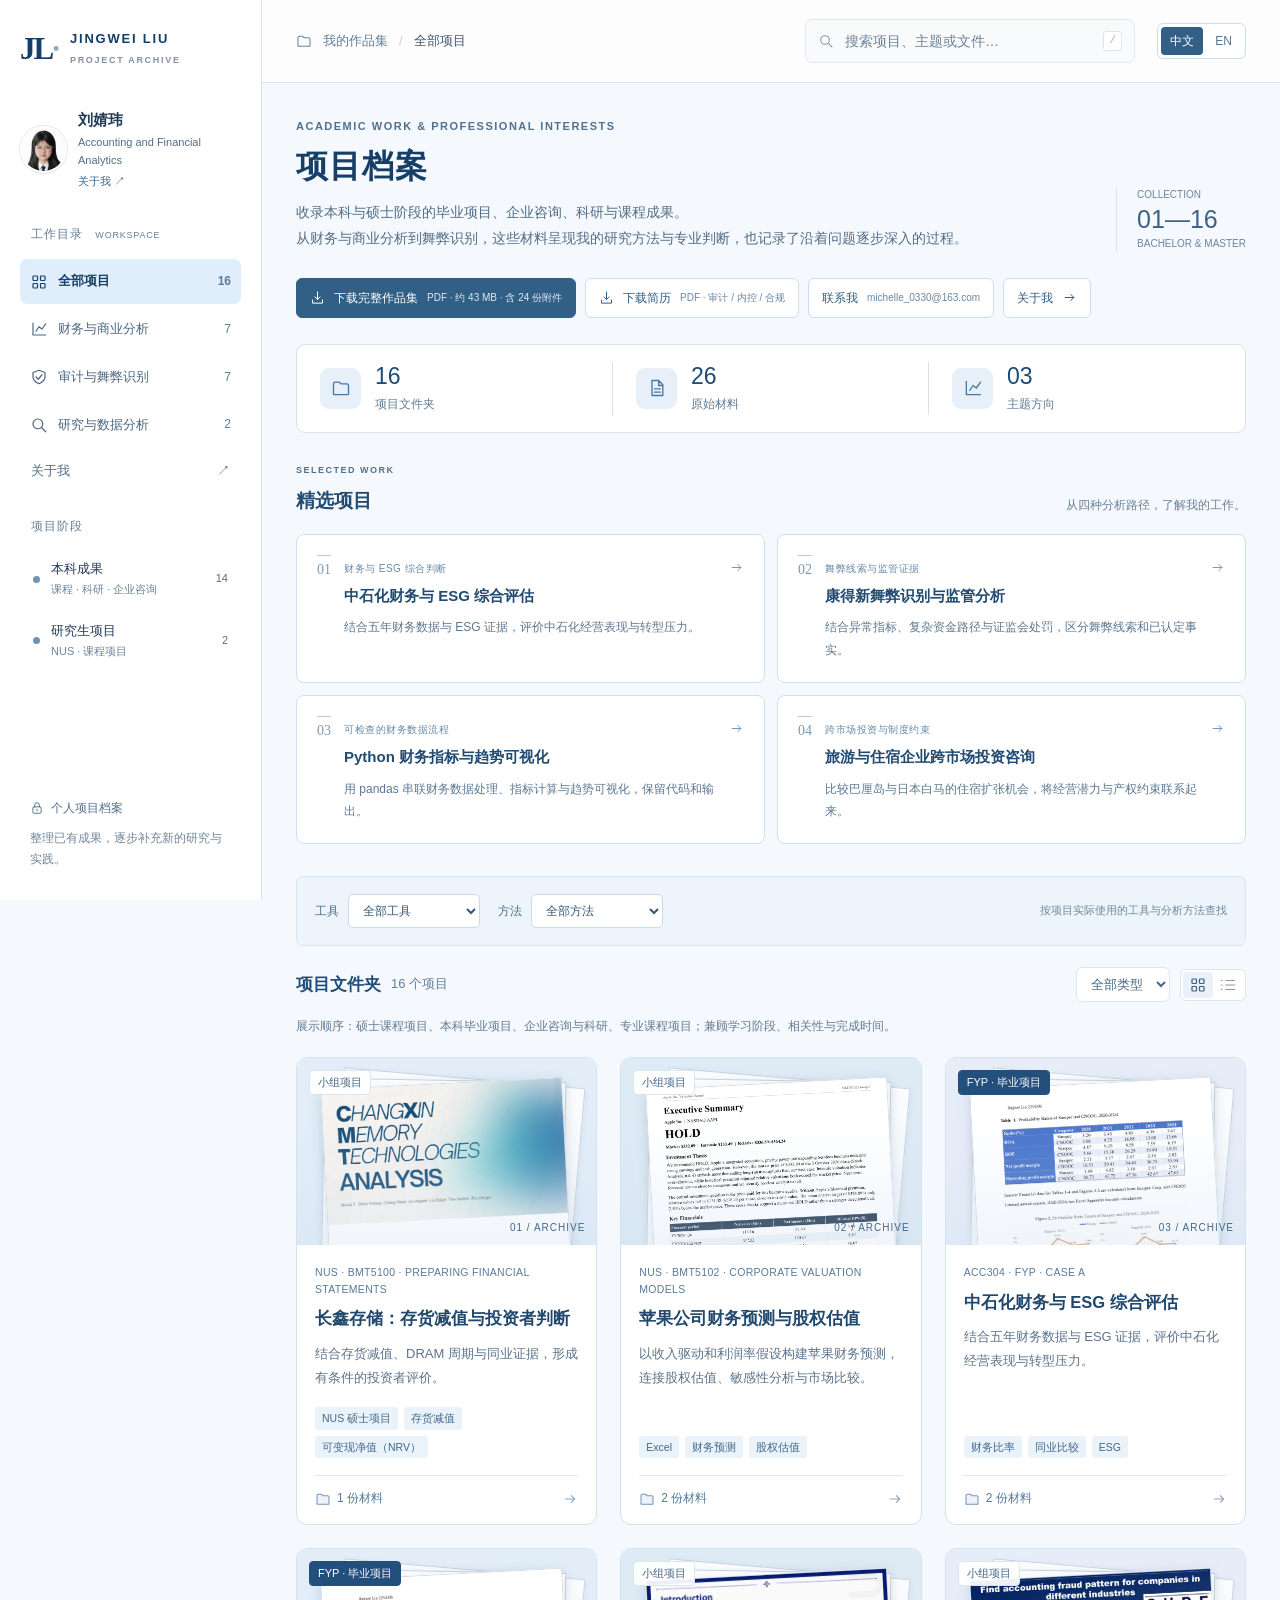
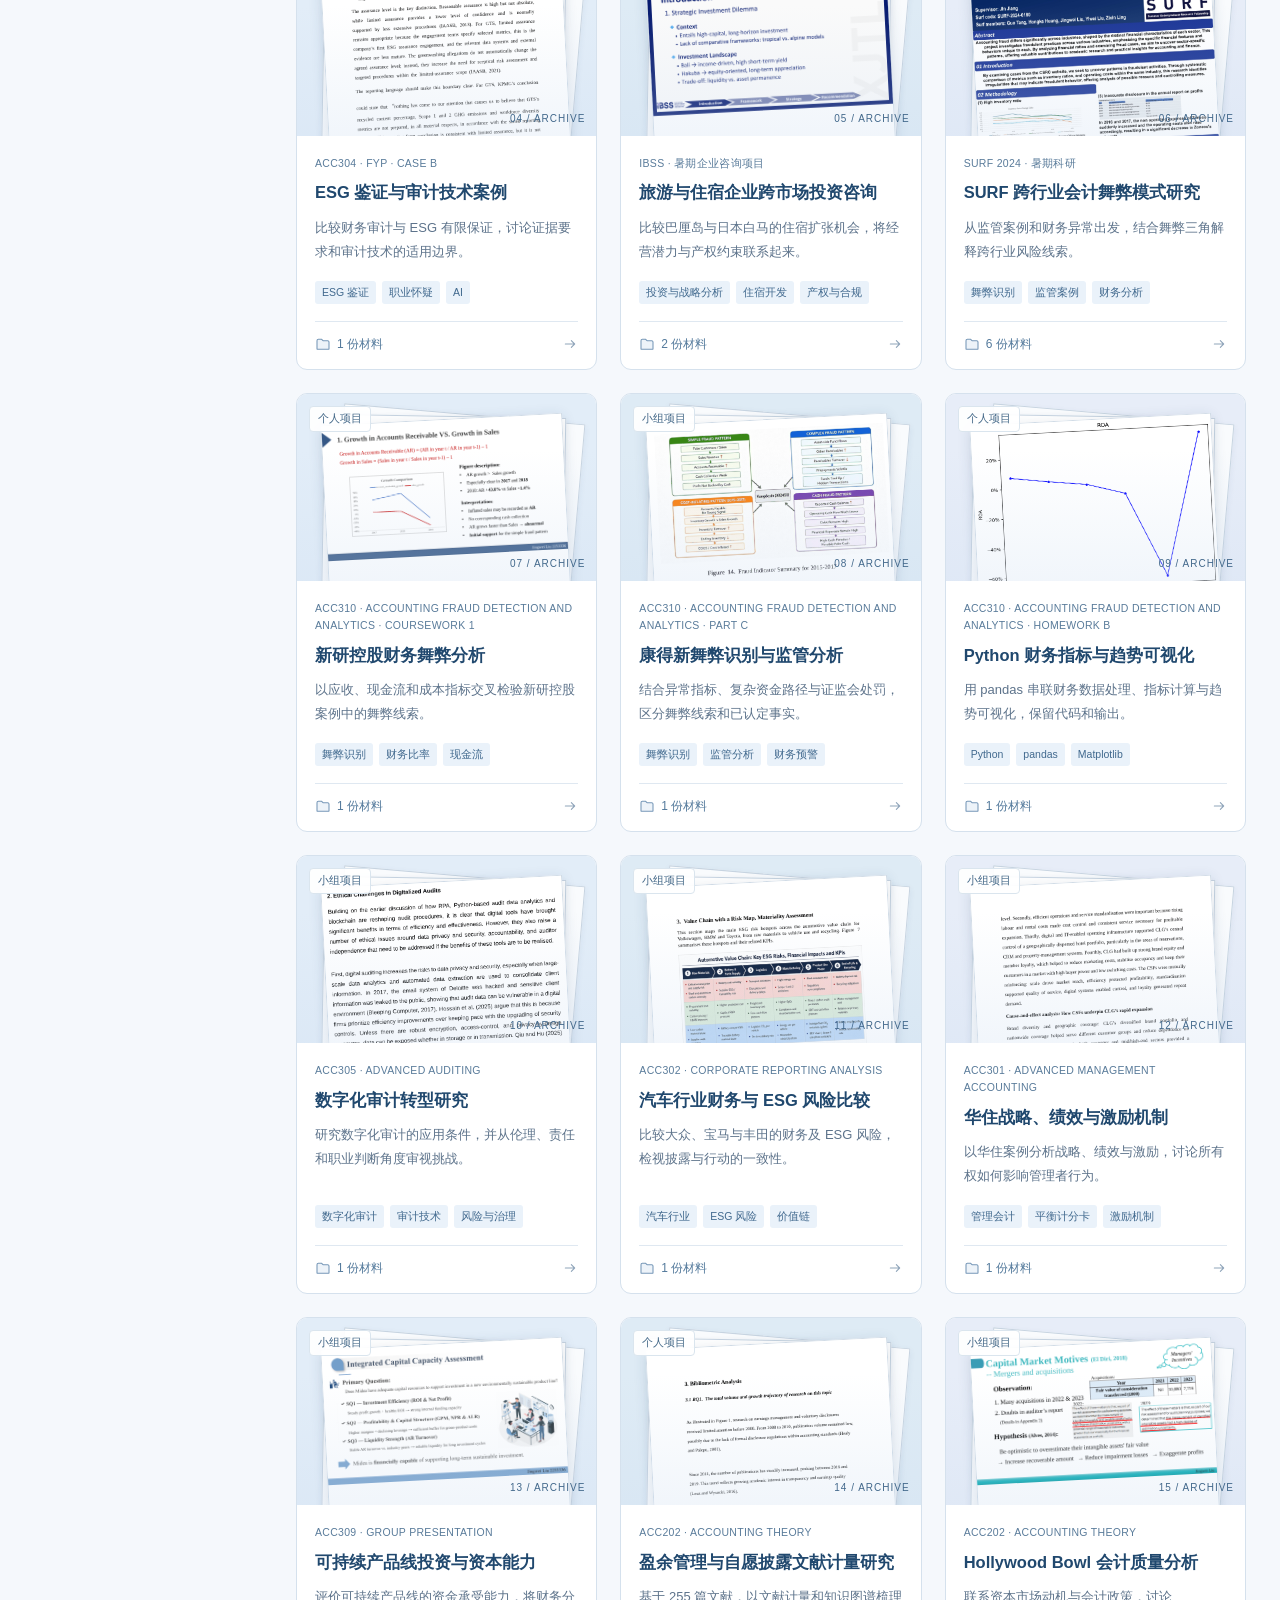
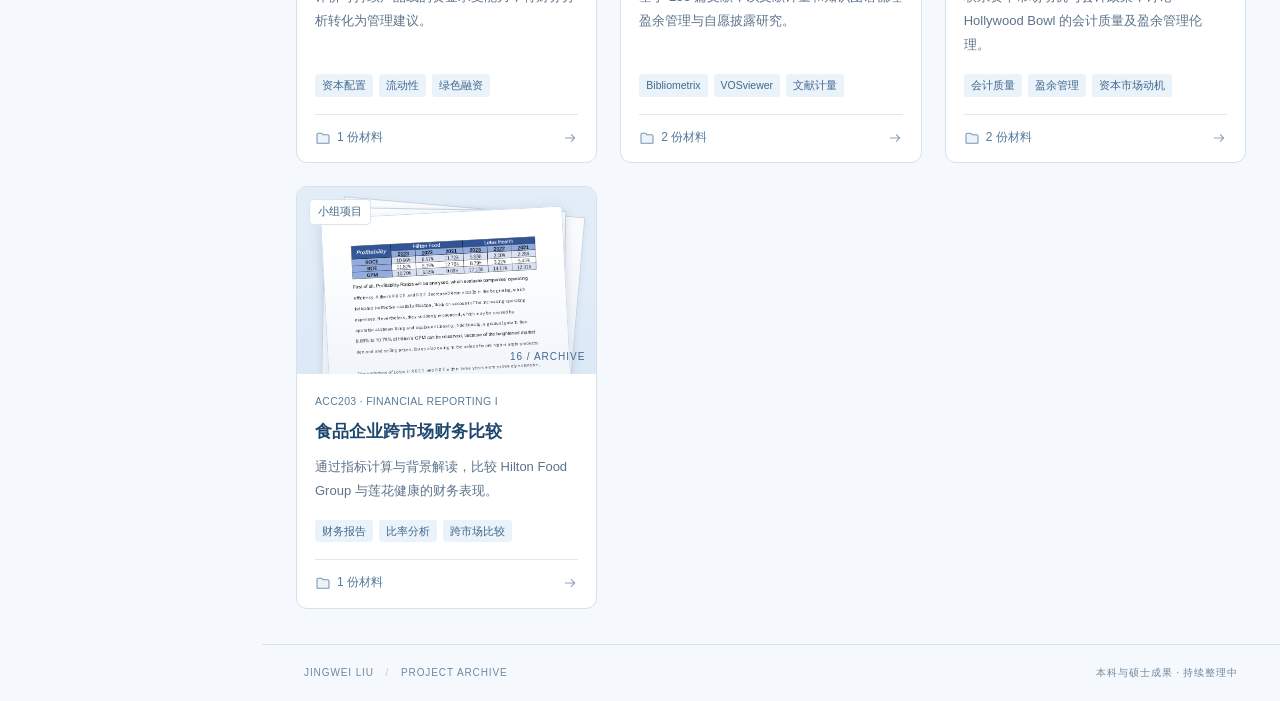
==== commit 92836d21: "Add full ACC310 course name to all three assignments" ====
--- a/site/index.html
+++ b/site/index.html
@@ -38,8 +38,8 @@
 </div>
 <dialog id="viewer"><header class="viewer-header"><div><strong id="viewer-title"></strong><small id="viewer-subtitle"></small></div><div class="viewer-actions"><a id="open-file" target="_blank" rel="noopener">新窗口打开</a><button id="download-viewer" class="primary"><svg><use href="#i-download"/></svg>下载原文件</button><button id="close-viewer" class="icon-btn" aria-label="关闭预览"><svg><use href="#i-close"/></svg></button></div></header><div id="preview-body"></div></dialog>
 <div id="toast" role="status" aria-live="polite"></div>
-<script src="data.js?v=body-covers-20261027"></script><script src="enhancements.js?v=resume-audit-controls-20261029"></script><script src="profile.js?v=vector-shield-20261027"></script><script src="app.js?v=bilingual-20261029"></script><script src="bmt5100.js?v=overviews-20261027"></script>
-<script src="apple.js?v=apple-summary-20261031"></script>
+<script src="data.js?v=acc310-course-20261031"></script><script src="enhancements.js?v=resume-audit-controls-20261029"></script><script src="profile.js?v=vector-shield-20261027"></script><script src="app.js?v=bilingual-20261029"></script><script src="bmt5100.js?v=overviews-20261027"></script>
+<script src="apple.js?v=apple-contribution-20261031"></script>
 <script src="i18n.js?v=apple-summary-20261031"></script>
 </body></html>
 
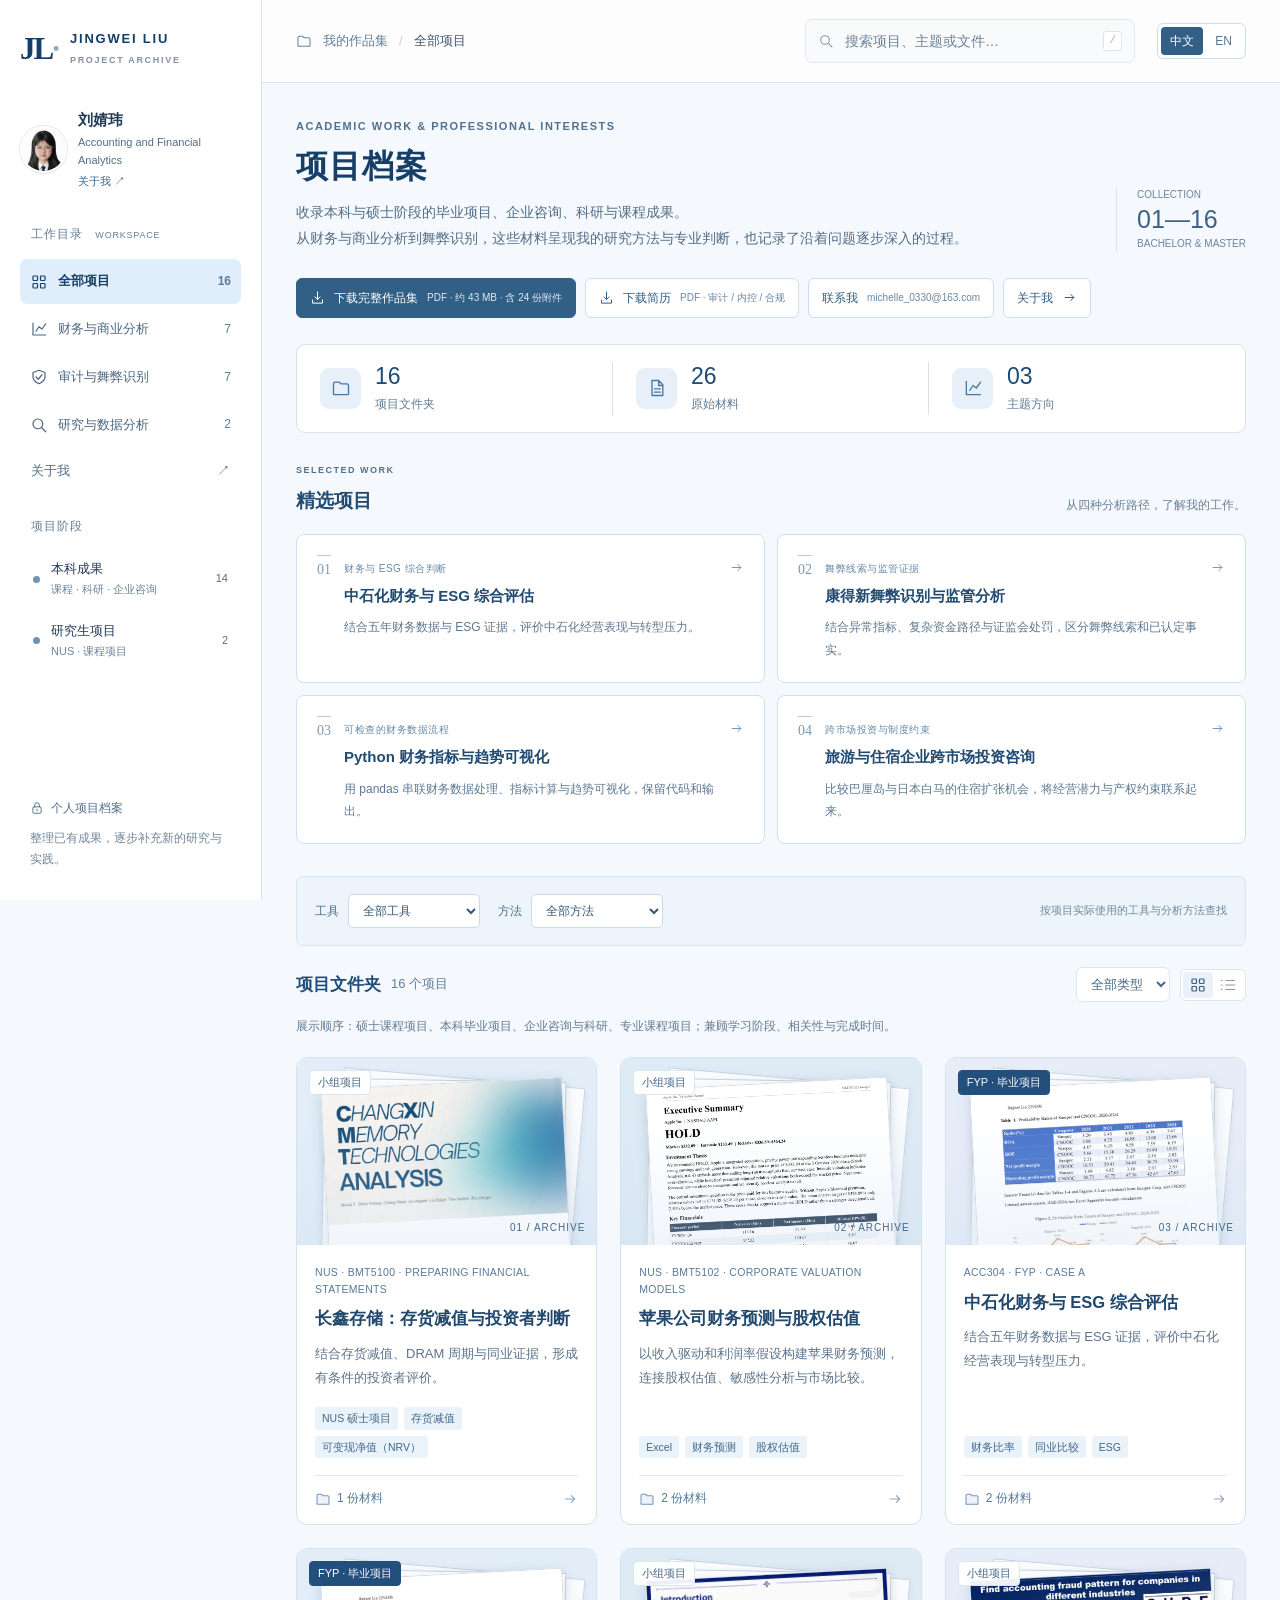
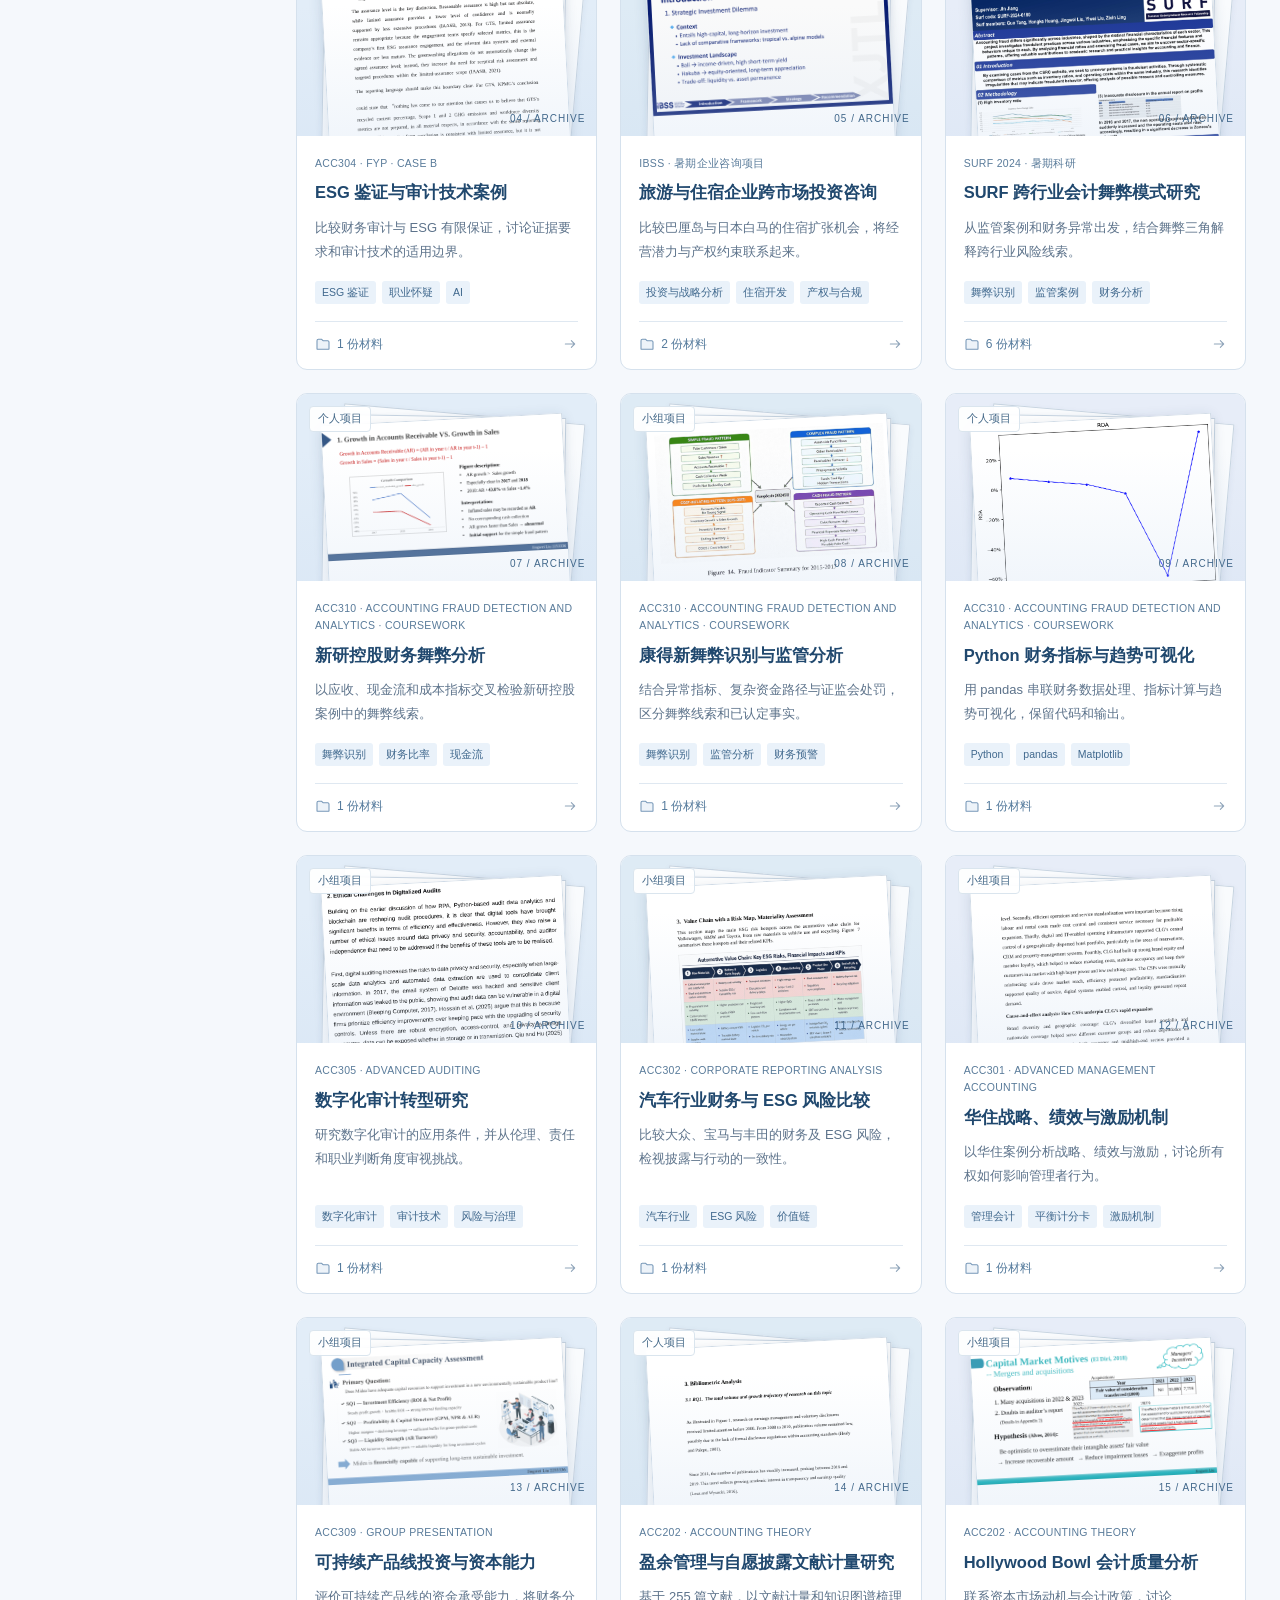
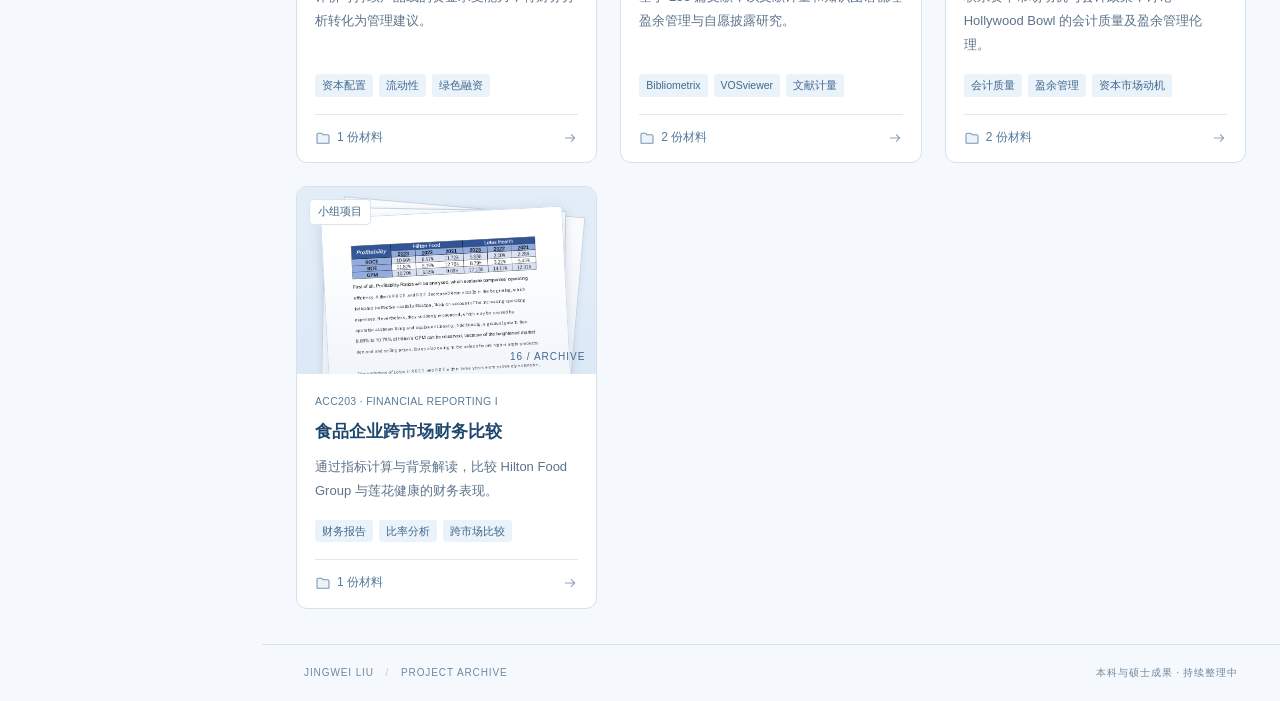
==== commit cdf20ec1: "Standardize all three ACC310 assignment labels as Coursework" ====
--- a/site/index.html
+++ b/site/index.html
@@ -38,7 +38,7 @@
 </div>
 <dialog id="viewer"><header class="viewer-header"><div><strong id="viewer-title"></strong><small id="viewer-subtitle"></small></div><div class="viewer-actions"><a id="open-file" target="_blank" rel="noopener">新窗口打开</a><button id="download-viewer" class="primary"><svg><use href="#i-download"/></svg>下载原文件</button><button id="close-viewer" class="icon-btn" aria-label="关闭预览"><svg><use href="#i-close"/></svg></button></div></header><div id="preview-body"></div></dialog>
 <div id="toast" role="status" aria-live="polite"></div>
-<script src="data.js?v=acc310-course-20261031"></script><script src="enhancements.js?v=resume-audit-controls-20261029"></script><script src="profile.js?v=vector-shield-20261027"></script><script src="app.js?v=bilingual-20261029"></script><script src="bmt5100.js?v=overviews-20261027"></script>
+<script src="data.js?v=acc310-coursework-20261031"></script><script src="enhancements.js?v=resume-audit-controls-20261029"></script><script src="profile.js?v=vector-shield-20261027"></script><script src="app.js?v=bilingual-20261029"></script><script src="bmt5100.js?v=overviews-20261027"></script>
 <script src="apple.js?v=apple-contribution-20261031"></script>
 <script src="i18n.js?v=apple-summary-20261031"></script>
 </body></html>
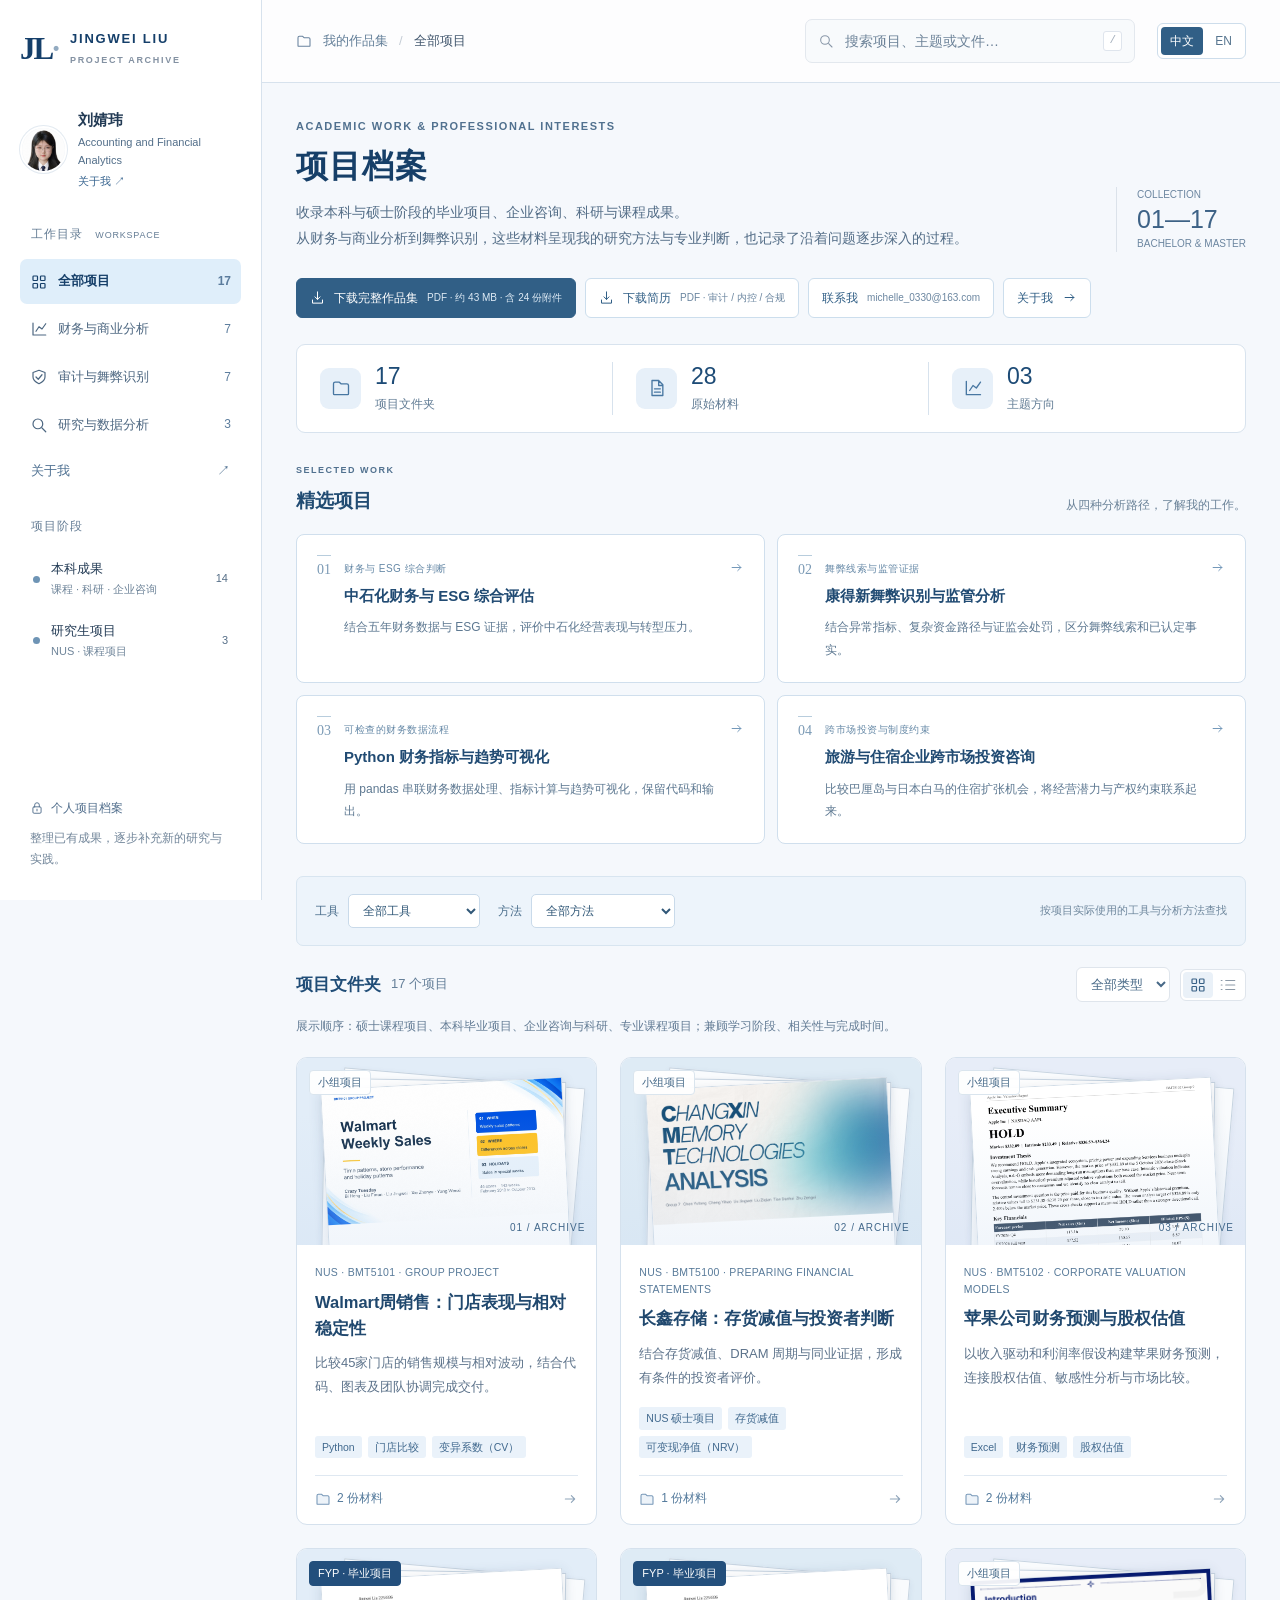
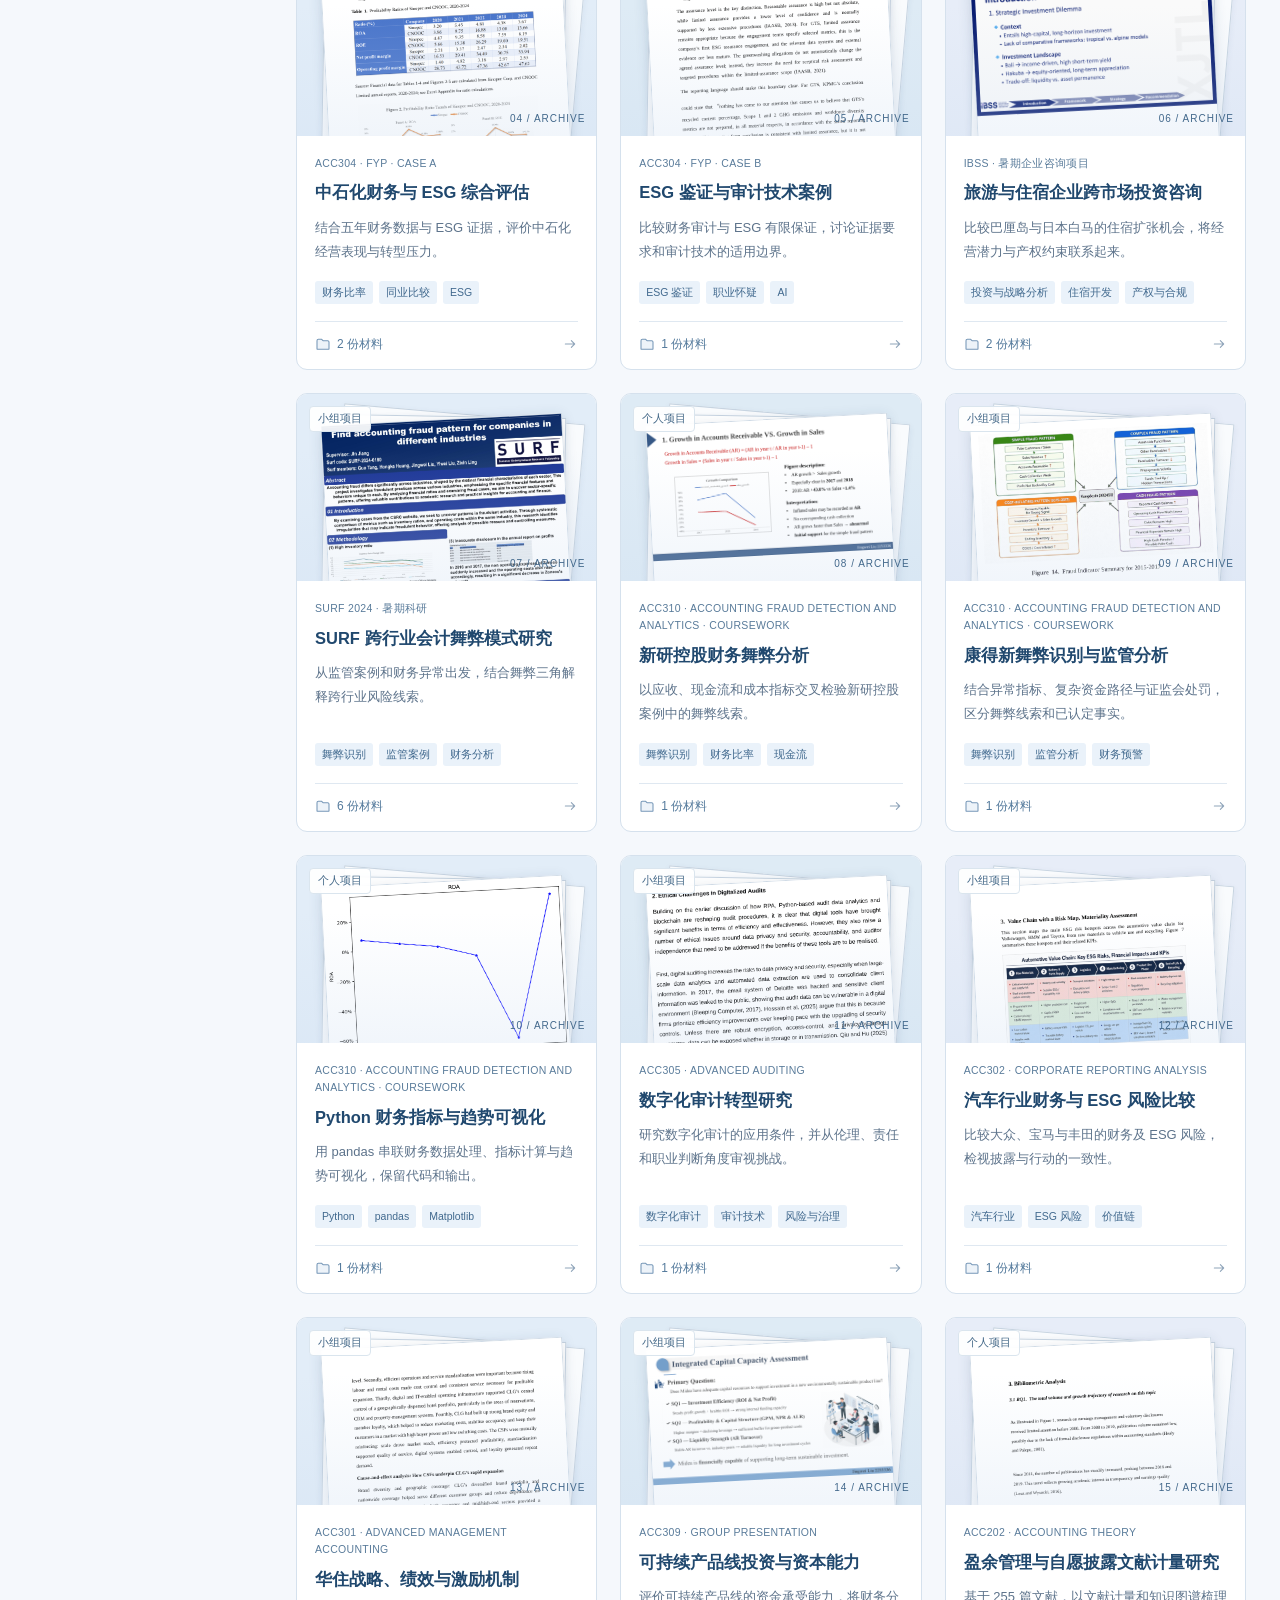
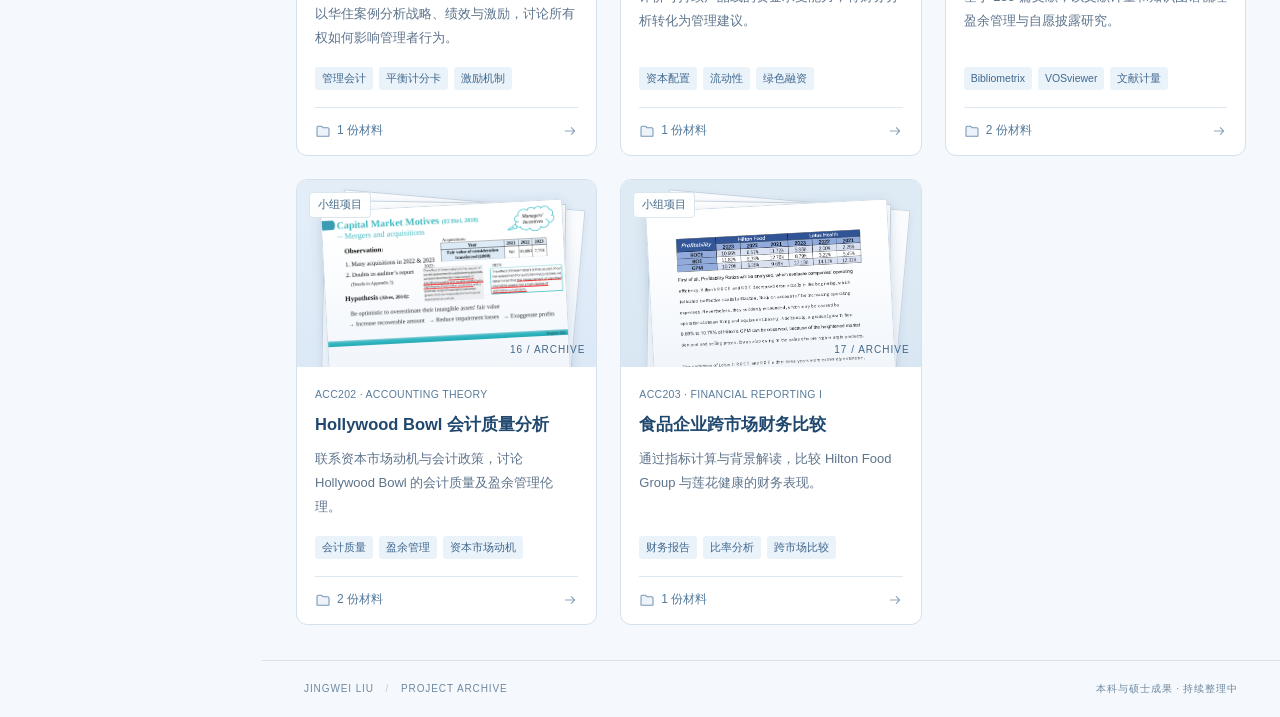
==== commit 9be1ffd6: "Add NUS Walmart weekly sales project, original materials and contributions" ====
--- a/site/index.html
+++ b/site/index.html
@@ -28,7 +28,7 @@
 <nav id="categories" aria-label="项目分类"></nav><a class="profile-shortcut" href="#about">关于我 <span>↗</span></a>
 <div class="side-label second">项目阶段</div>
 <button type="button" class="stage" data-stage="bachelor" aria-pressed="false"><span class="stage-dot"></span><span class="stage-label">本科成果<small>课程 · 科研 · 企业咨询</small></span><span class="stage-count">14</span></button>
-<button type="button" class="stage" data-stage="master" aria-pressed="false"><span class="stage-dot"></span><span class="stage-label">研究生项目<small>NUS · 课程项目</small></span><span class="stage-count master-stage-count">2</span></button>
+<button type="button" class="stage" data-stage="master" aria-pressed="false"><span class="stage-dot"></span><span class="stage-label">研究生项目<small>NUS · 课程项目</small></span><span class="stage-count master-stage-count">3</span></button>
 <div class="sidebar-bottom"><div class="private-label"><svg><use href="#i-lock"/></svg>个人项目档案</div><p>整理已有成果，逐步补充新的研究与实践。</p></div>
 </aside>
 <div class="shell">
@@ -41,7 +41,9 @@
 <script src="data.js?v=acc310-coursework-20261031"></script><script src="enhancements.js?v=resume-audit-controls-20261029"></script><script src="profile.js?v=vector-shield-20261027"></script><script src="app.js?v=bilingual-20261029"></script><script src="bmt5100.js?v=overviews-20261027"></script>
 <script src="apple.js?v=apple-contribution-20261031"></script>
 <script src="i18n.js?v=apple-summary-20261031"></script>
+<script src="walmart.js?v=walmart-20261106"></script>
 </body></html>
 
 
 
+
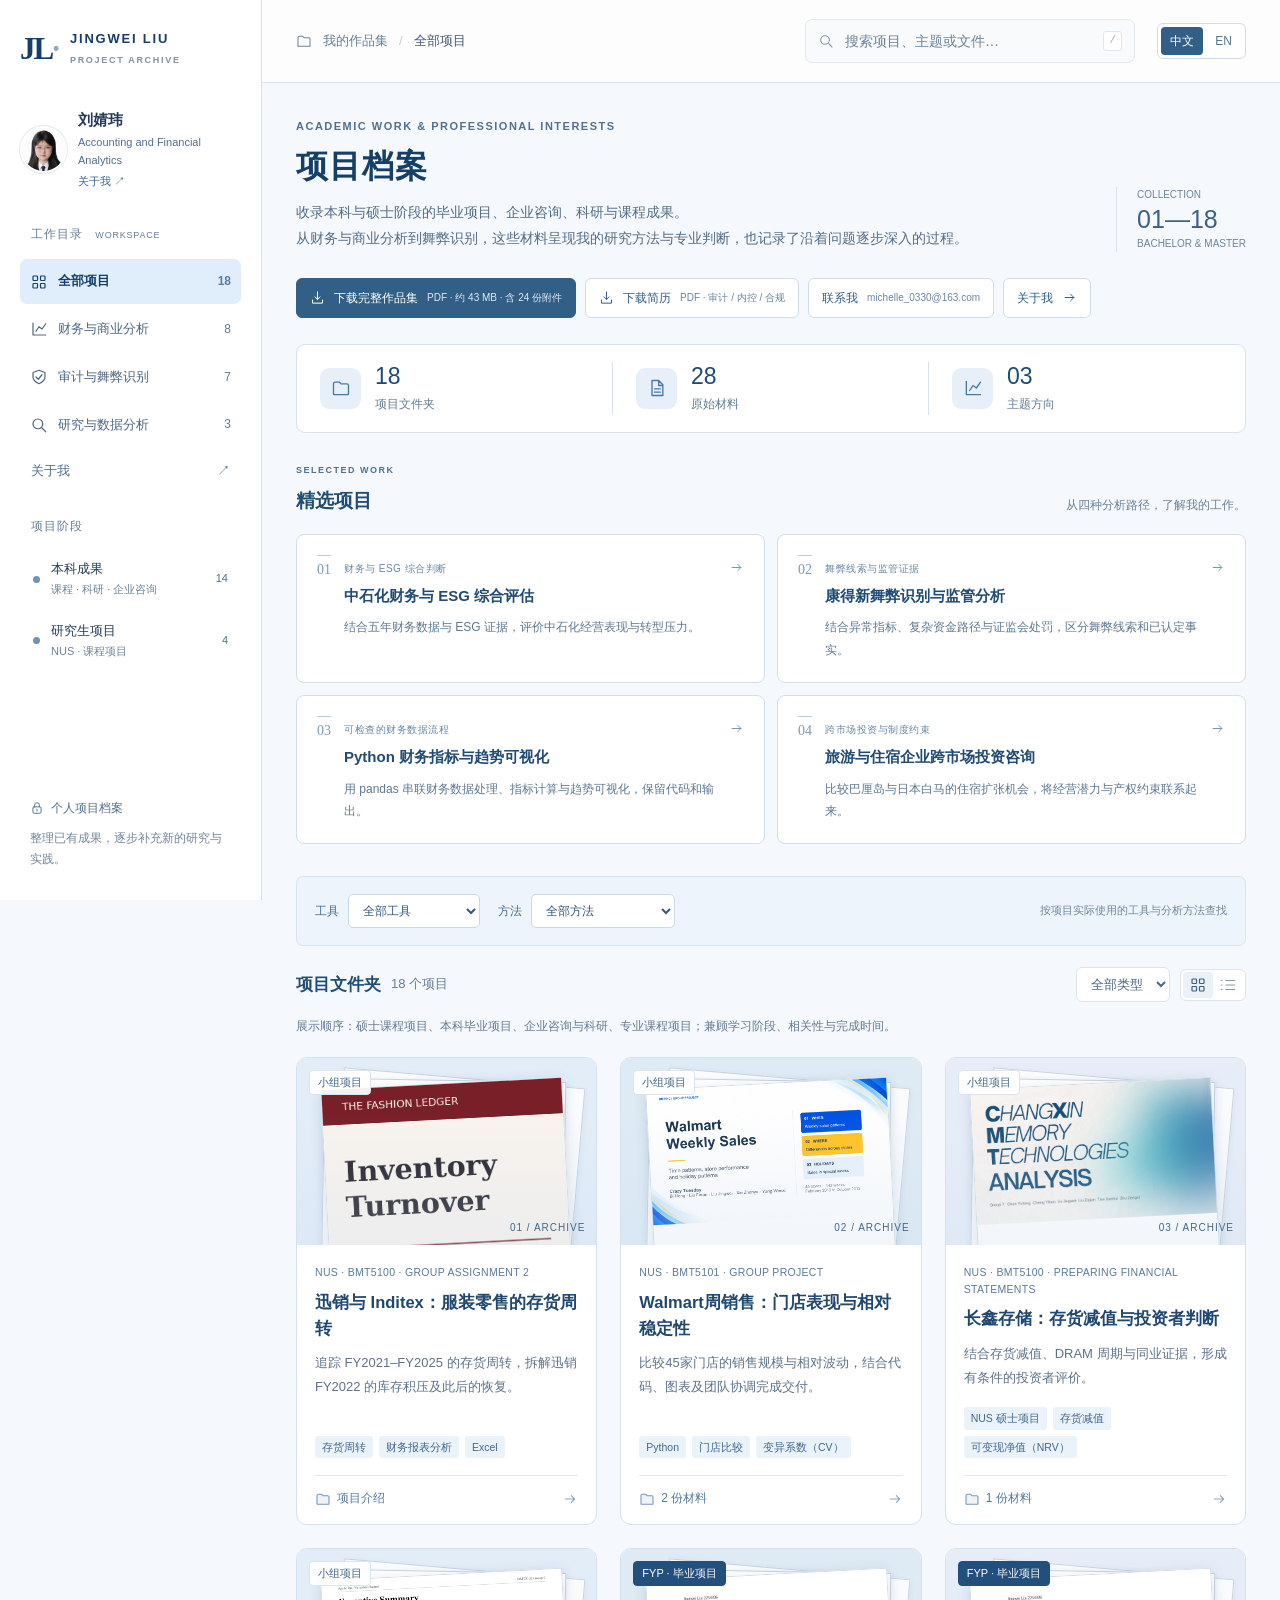
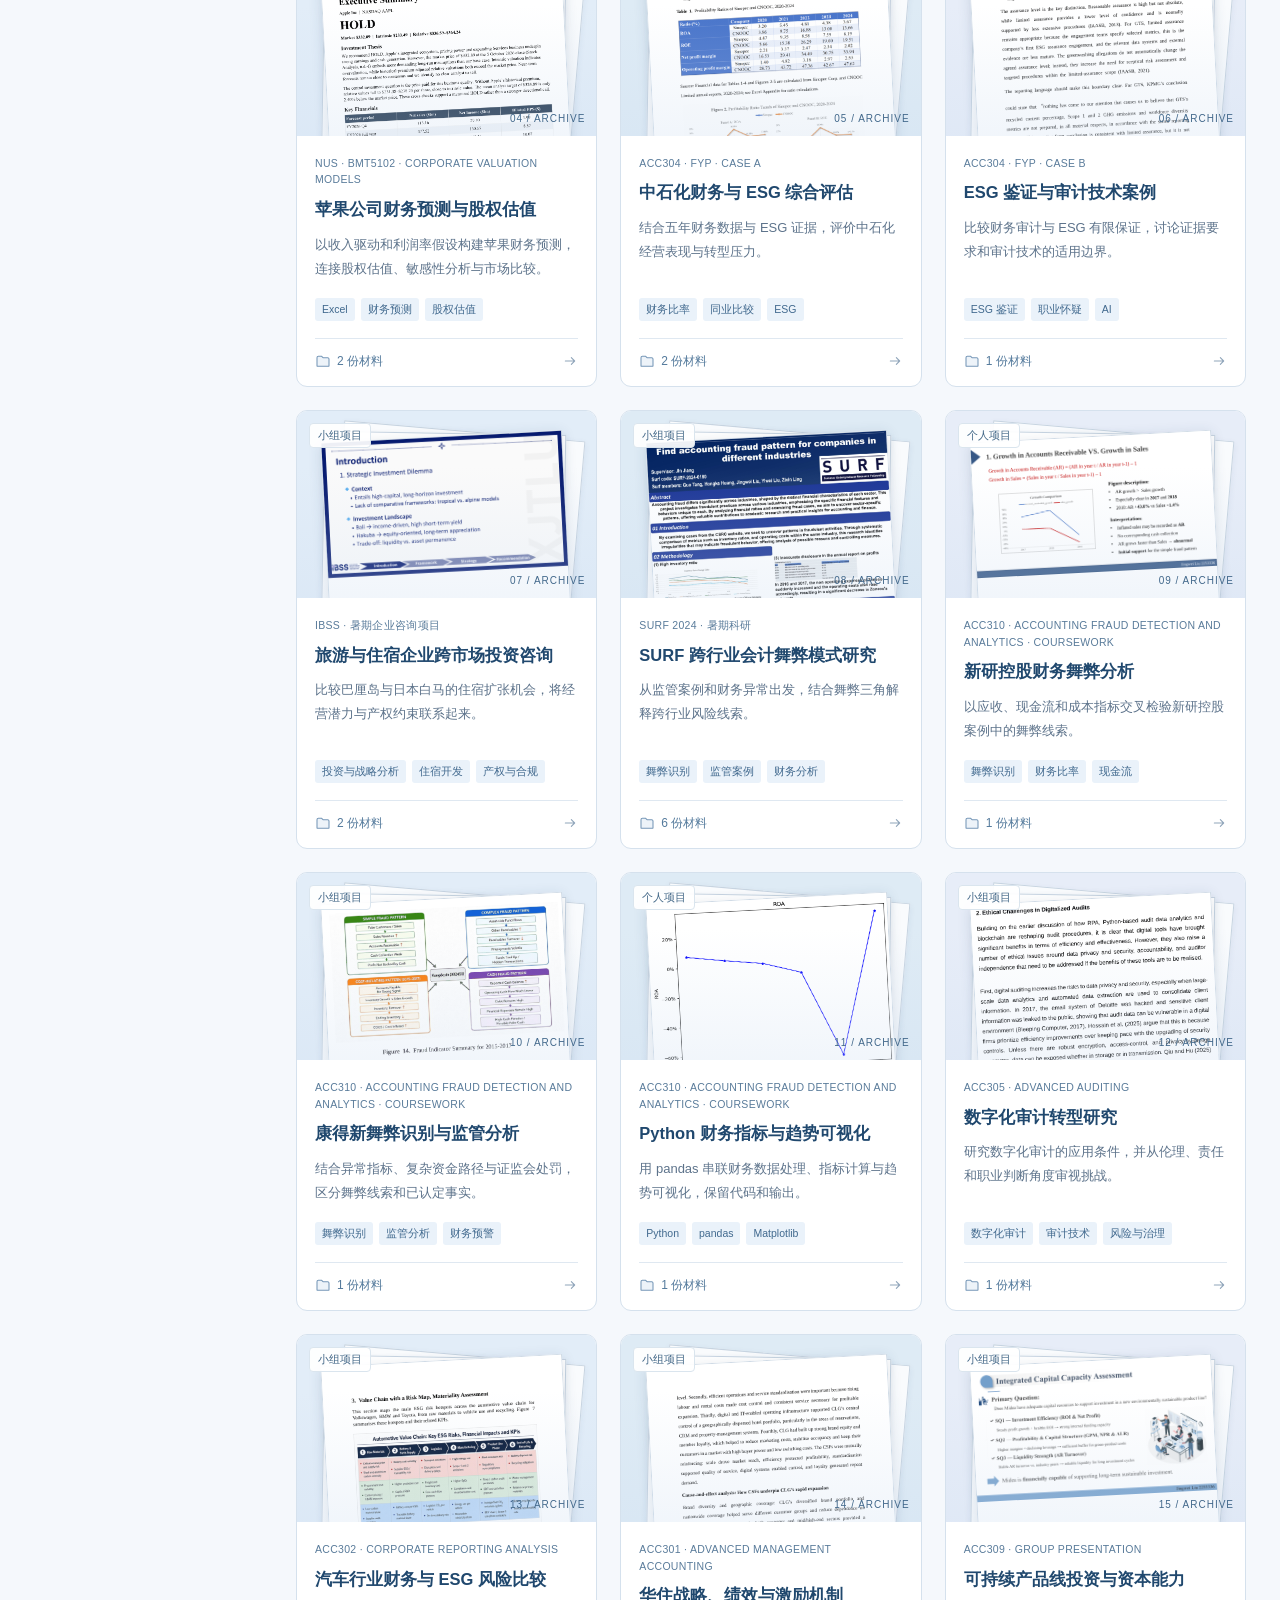
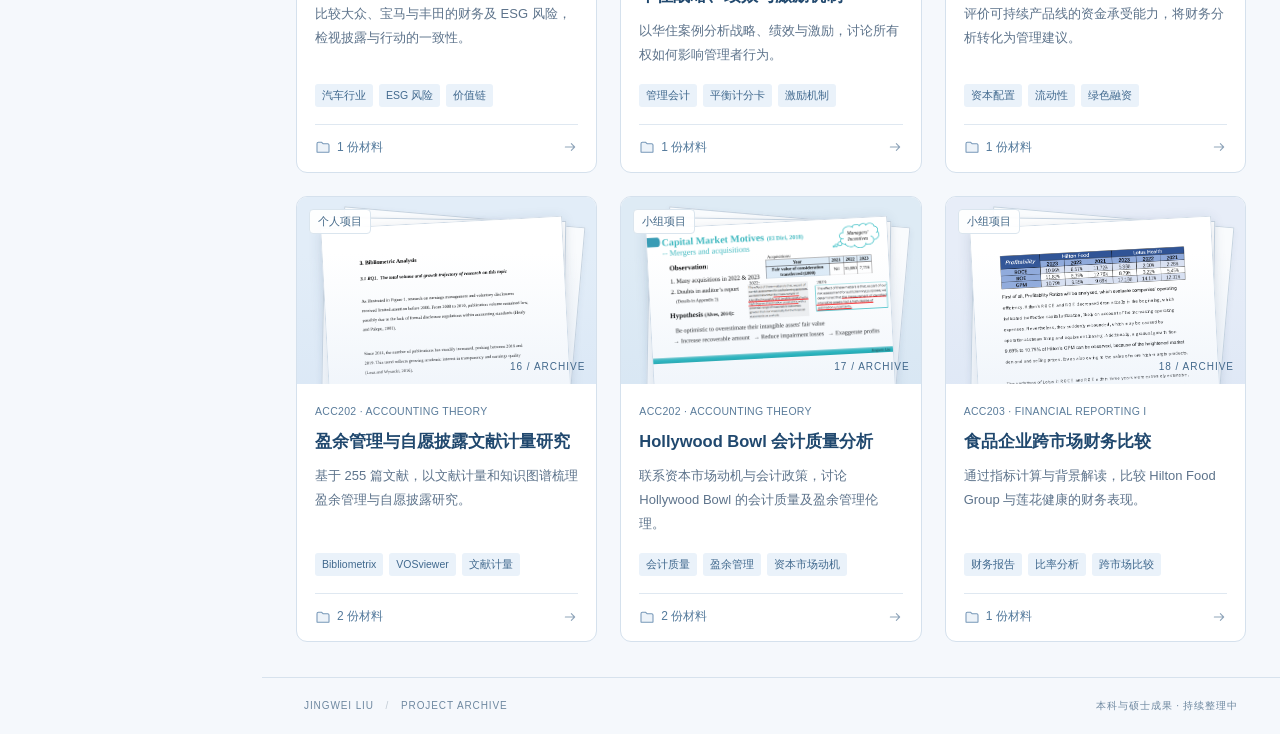
==== commit 84bd9d14: "Add bilingual BMT5100 inventory efficiency project overview" ====
--- a/site/index.html
+++ b/site/index.html
@@ -28,7 +28,7 @@
 <nav id="categories" aria-label="项目分类"></nav><a class="profile-shortcut" href="#about">关于我 <span>↗</span></a>
 <div class="side-label second">项目阶段</div>
 <button type="button" class="stage" data-stage="bachelor" aria-pressed="false"><span class="stage-dot"></span><span class="stage-label">本科成果<small>课程 · 科研 · 企业咨询</small></span><span class="stage-count">14</span></button>
-<button type="button" class="stage" data-stage="master" aria-pressed="false"><span class="stage-dot"></span><span class="stage-label">研究生项目<small>NUS · 课程项目</small></span><span class="stage-count master-stage-count">3</span></button>
+<button type="button" class="stage" data-stage="master" aria-pressed="false"><span class="stage-dot"></span><span class="stage-label">研究生项目<small>NUS · 课程项目</small></span><span class="stage-count master-stage-count">4</span></button>
 <div class="sidebar-bottom"><div class="private-label"><svg><use href="#i-lock"/></svg>个人项目档案</div><p>整理已有成果，逐步补充新的研究与实践。</p></div>
 </aside>
 <div class="shell">
@@ -38,10 +38,11 @@
 </div>
 <dialog id="viewer"><header class="viewer-header"><div><strong id="viewer-title"></strong><small id="viewer-subtitle"></small></div><div class="viewer-actions"><a id="open-file" target="_blank" rel="noopener">新窗口打开</a><button id="download-viewer" class="primary"><svg><use href="#i-download"/></svg>下载原文件</button><button id="close-viewer" class="icon-btn" aria-label="关闭预览"><svg><use href="#i-close"/></svg></button></div></header><div id="preview-body"></div></dialog>
 <div id="toast" role="status" aria-live="polite"></div>
-<script src="data.js?v=acc310-coursework-20261031"></script><script src="enhancements.js?v=resume-audit-controls-20261029"></script><script src="profile.js?v=vector-shield-20261027"></script><script src="app.js?v=bilingual-20261029"></script><script src="bmt5100.js?v=overviews-20261027"></script>
+<script src="data.js?v=acc310-coursework-20261031"></script><script src="enhancements.js?v=resume-audit-controls-20261029"></script><script src="profile.js?v=vector-shield-20261027"></script><script src="app.js?v=20261117"></script><script src="bmt5100.js?v=overviews-20261027"></script>
 <script src="apple.js?v=apple-contribution-20261031"></script>
 <script src="i18n.js?v=apple-summary-20261031"></script>
 <script src="walmart.js?v=walmart-20261106"></script>
+<script src="fashion-ledger.js?v=20261117"></script>
 </body></html>
 
 
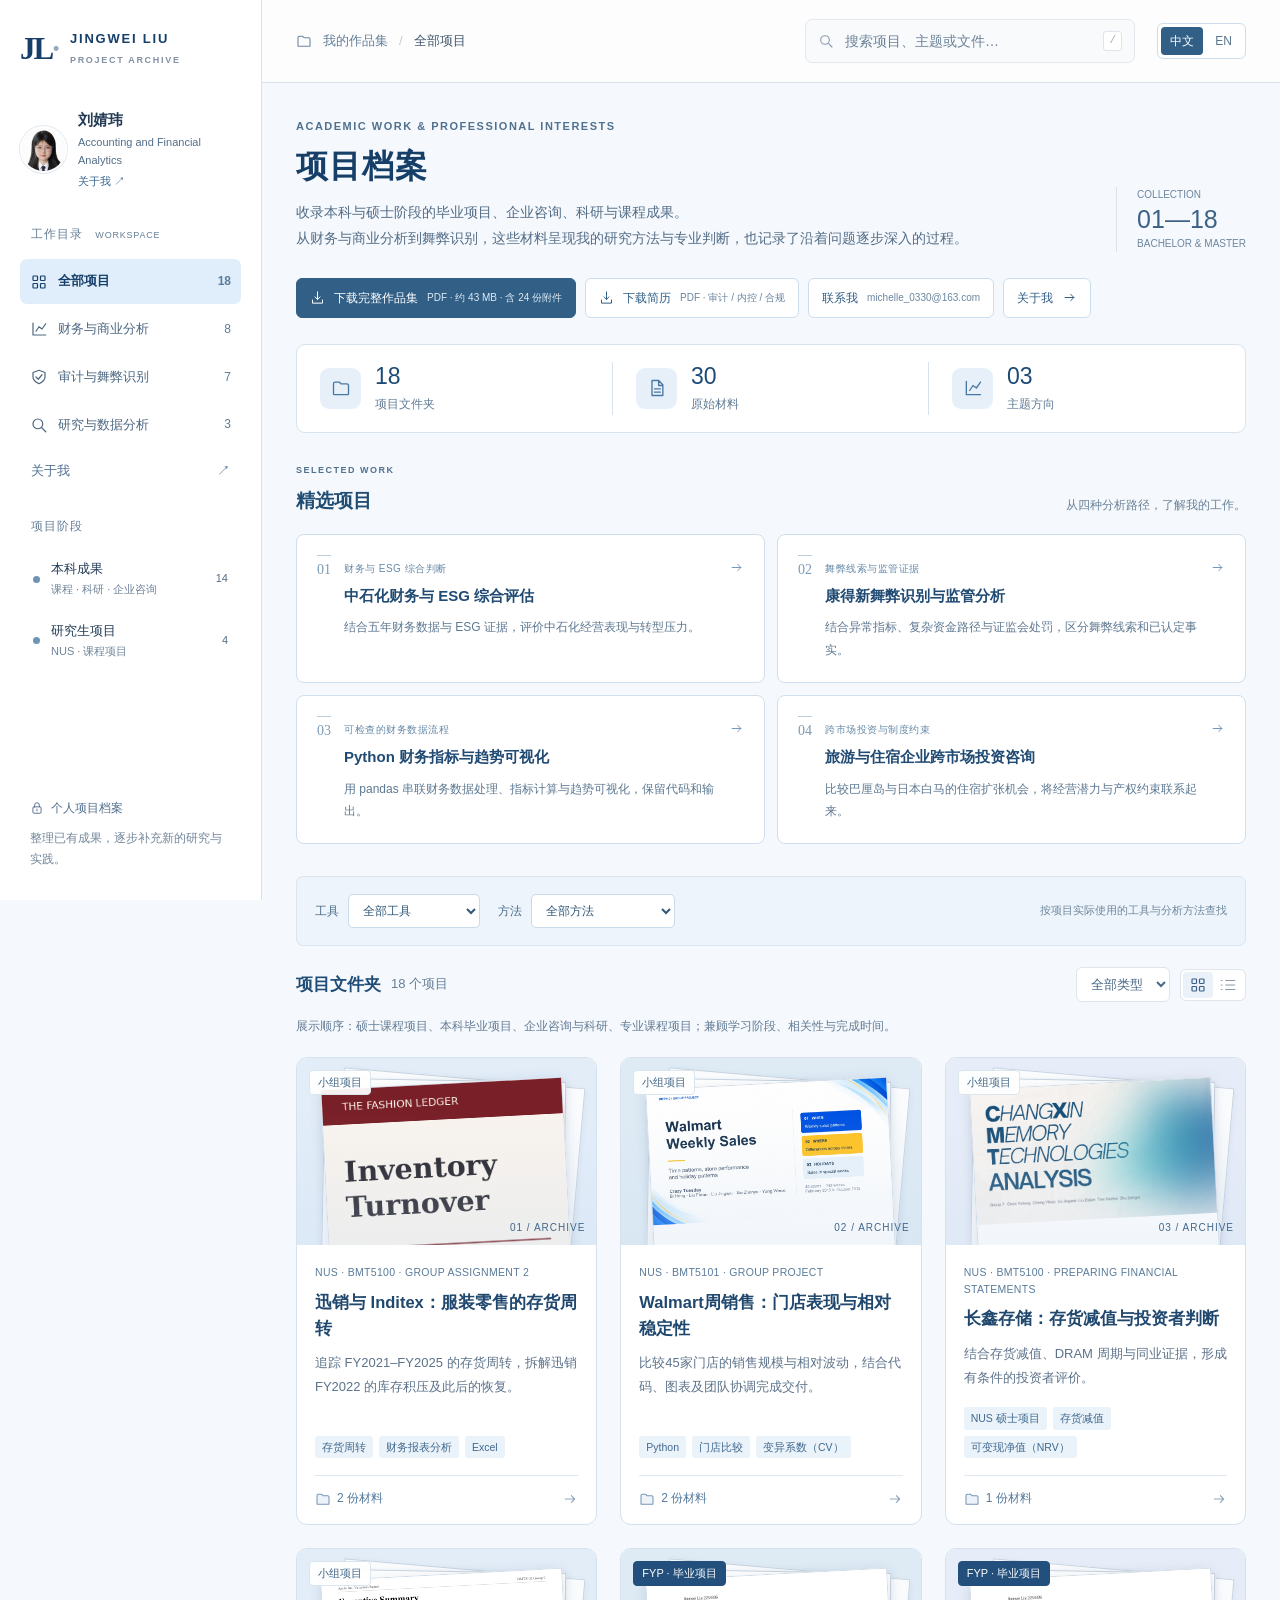
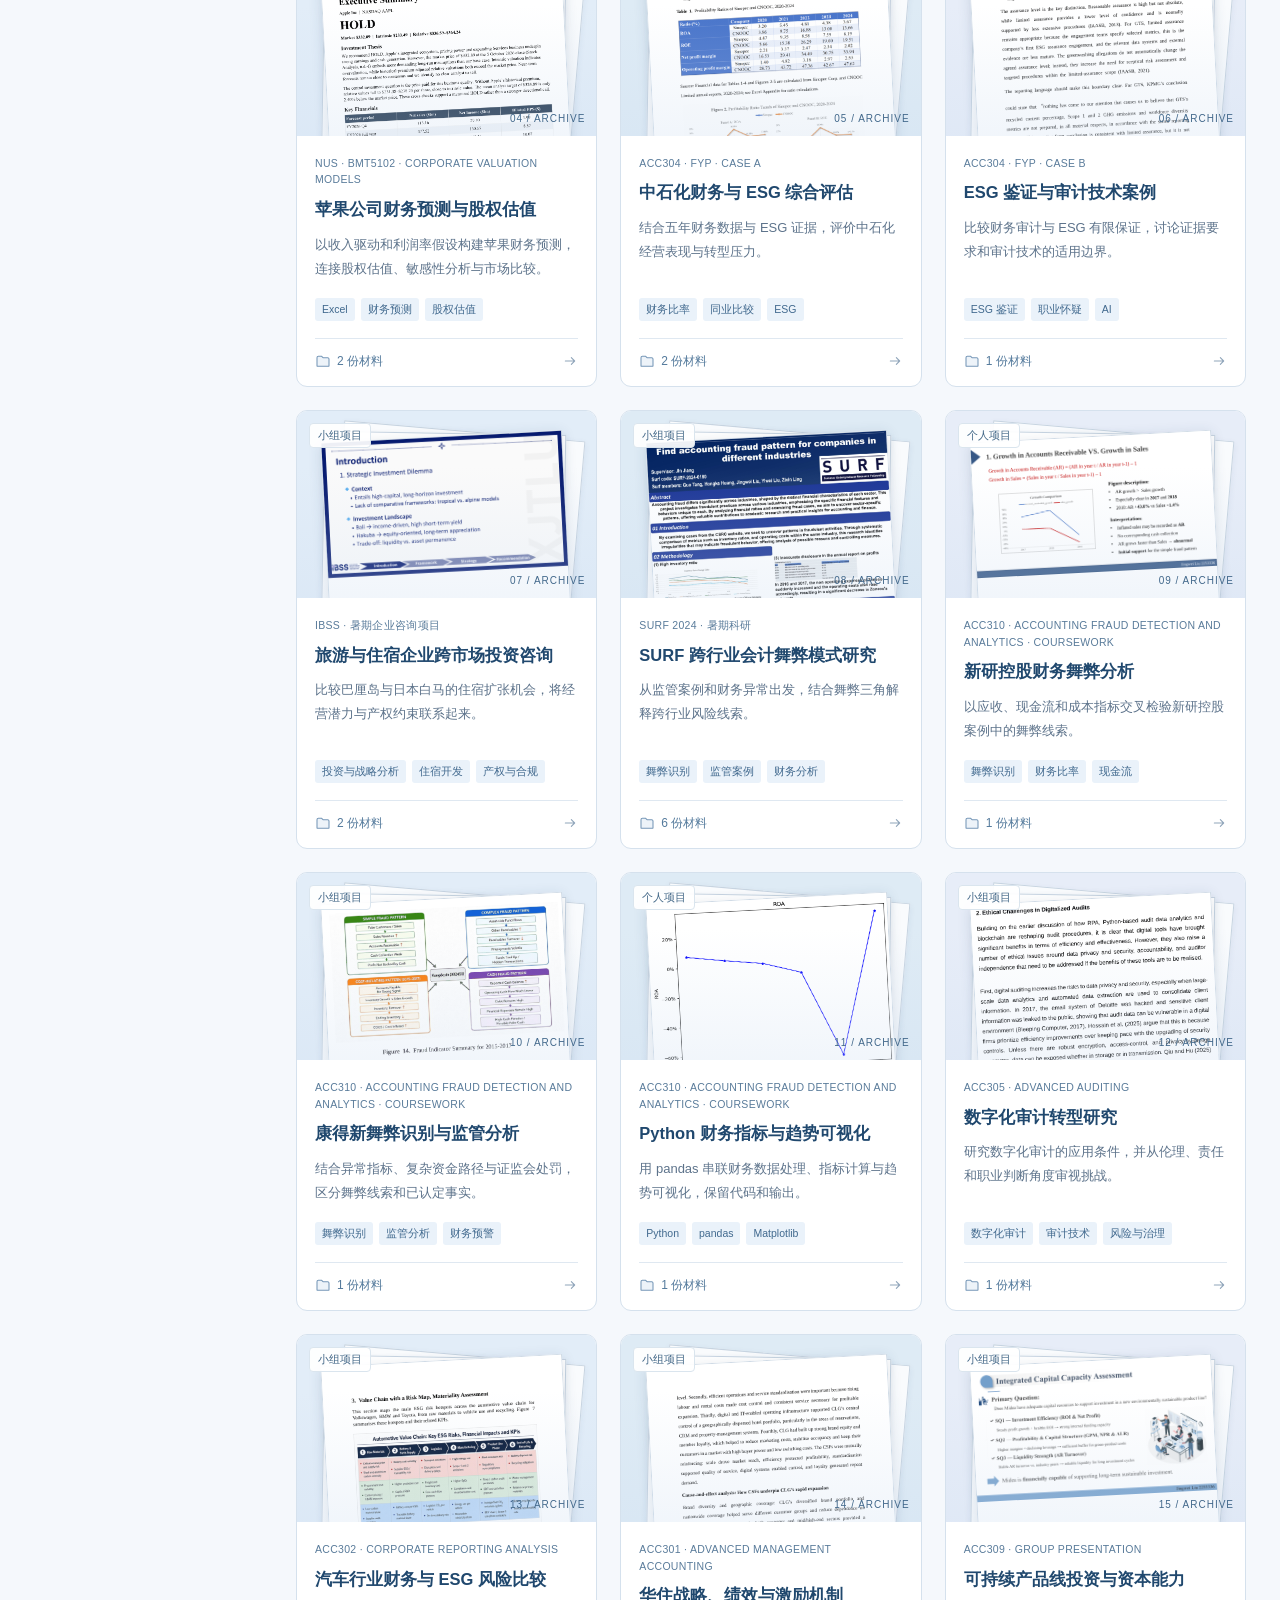
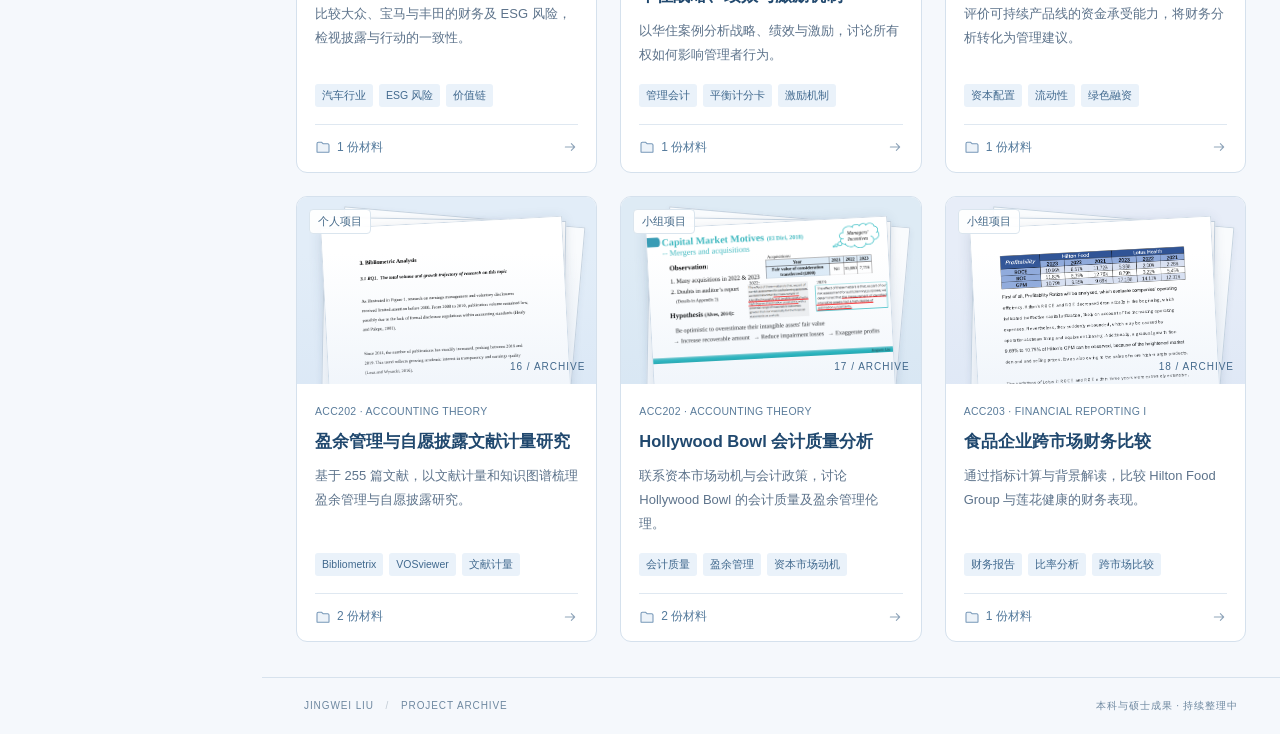
==== commit 2d1ef1b8: "Publish individual M4 analysis and calculation workbook downloads" ====
--- a/site/index.html
+++ b/site/index.html
@@ -38,11 +38,11 @@
 </div>
 <dialog id="viewer"><header class="viewer-header"><div><strong id="viewer-title"></strong><small id="viewer-subtitle"></small></div><div class="viewer-actions"><a id="open-file" target="_blank" rel="noopener">新窗口打开</a><button id="download-viewer" class="primary"><svg><use href="#i-download"/></svg>下载原文件</button><button id="close-viewer" class="icon-btn" aria-label="关闭预览"><svg><use href="#i-close"/></svg></button></div></header><div id="preview-body"></div></dialog>
 <div id="toast" role="status" aria-live="polite"></div>
-<script src="data.js?v=acc310-coursework-20261031"></script><script src="enhancements.js?v=resume-audit-controls-20261029"></script><script src="profile.js?v=vector-shield-20261027"></script><script src="app.js?v=20261117"></script><script src="bmt5100.js?v=overviews-20261027"></script>
+<script src="data.js?v=acc310-coursework-20261031"></script><script src="enhancements.js?v=resume-audit-controls-20261029"></script><script src="profile.js?v=vector-shield-20261027"></script><script src="app.js?v=20261117-2"></script><script src="bmt5100.js?v=overviews-20261027"></script>
 <script src="apple.js?v=apple-contribution-20261031"></script>
 <script src="i18n.js?v=apple-summary-20261031"></script>
 <script src="walmart.js?v=walmart-20261106"></script>
-<script src="fashion-ledger.js?v=20261117"></script>
+<script src="fashion-ledger.js?v=20261117-2"></script>
 </body></html>
 
 
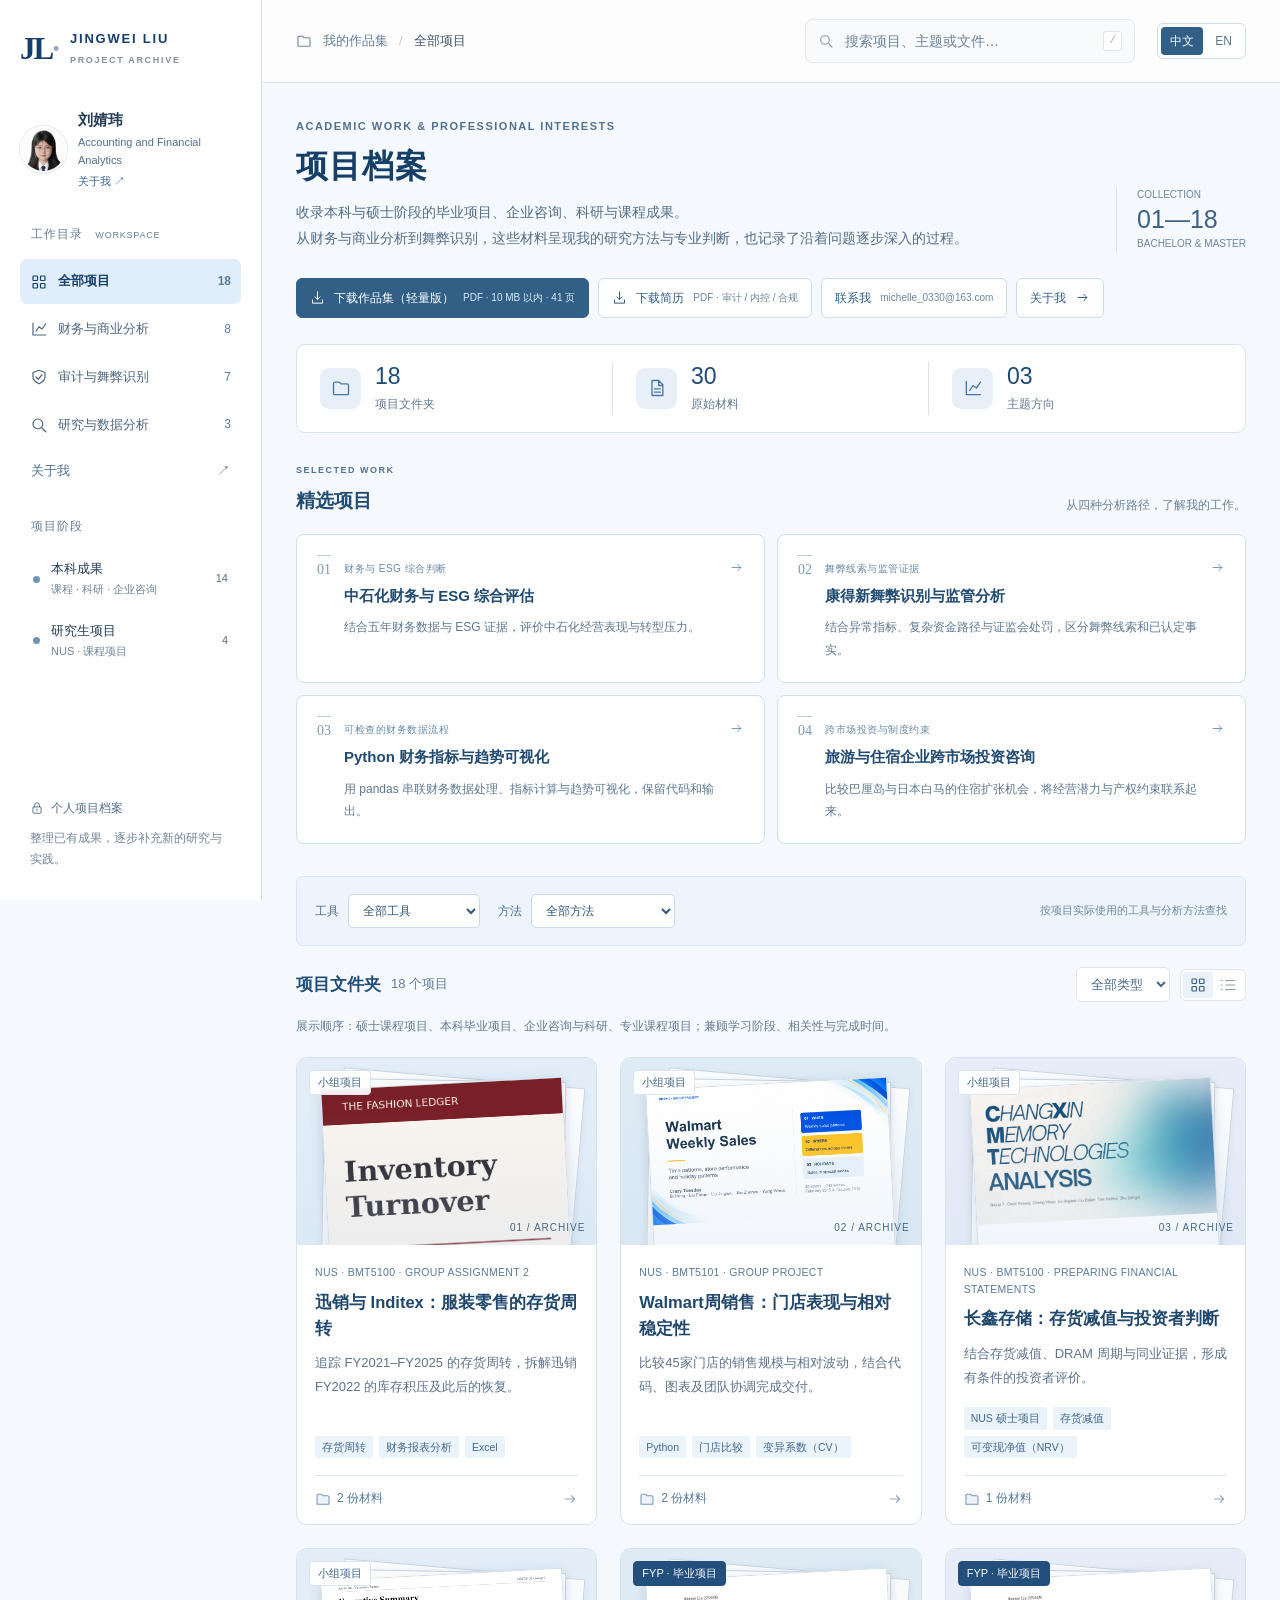
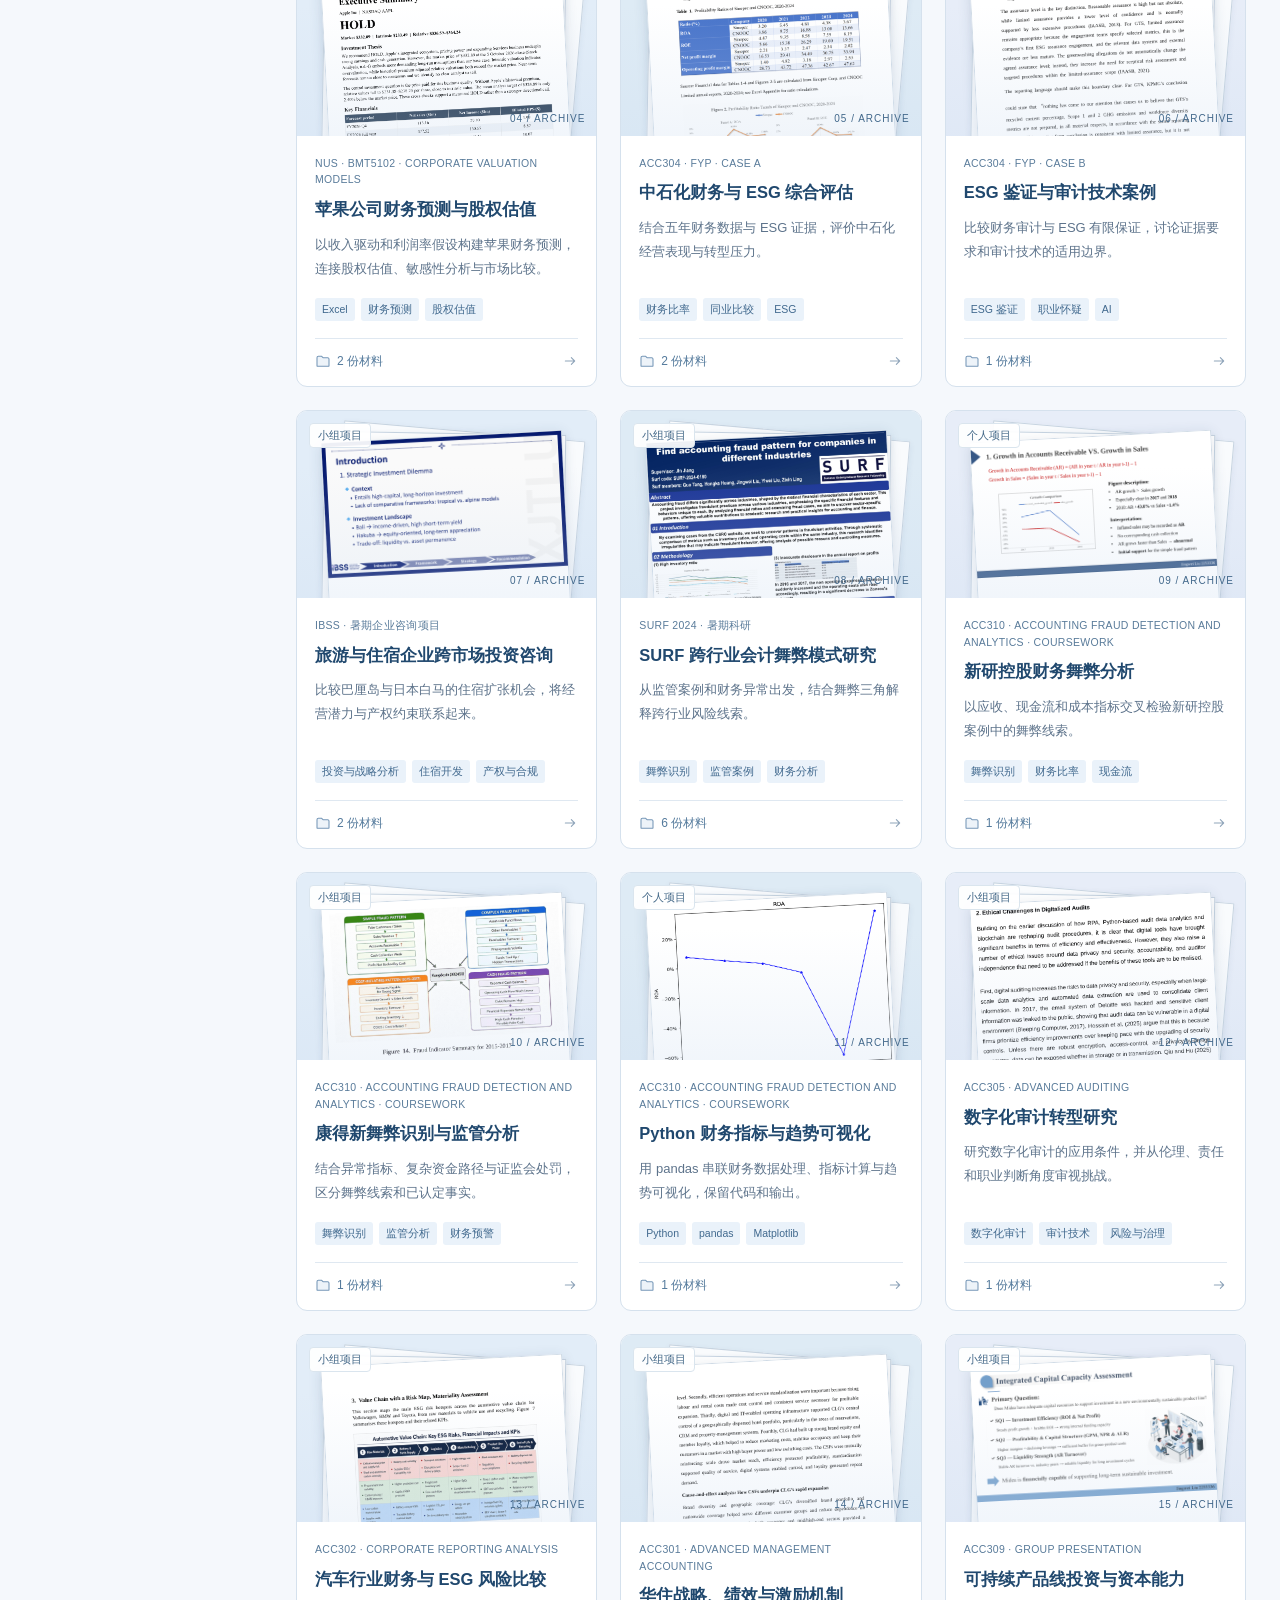
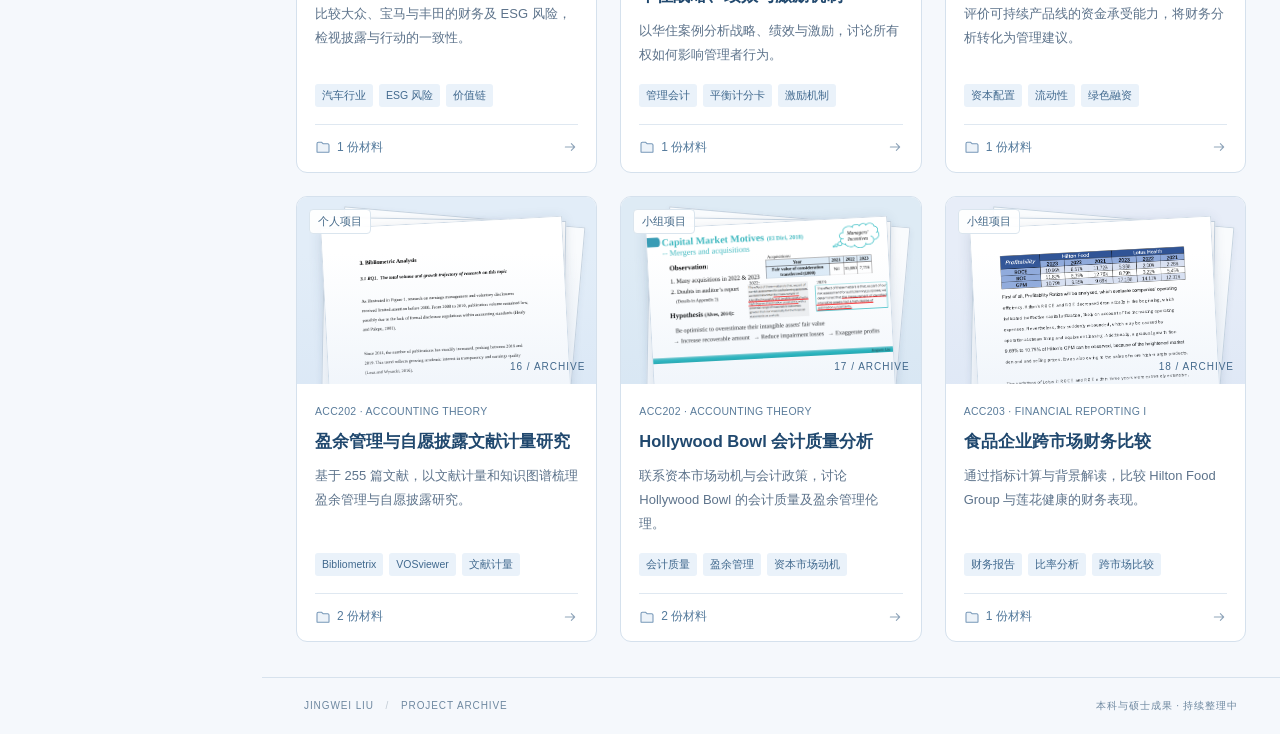
==== commit 250736d8: "Refresh translation script version after language switch repair" ====
--- a/site/index.html
+++ b/site/index.html
@@ -40,7 +40,7 @@
 <div id="toast" role="status" aria-live="polite"></div>
 <script src="data.js?v=acc310-coursework-20261031"></script><script src="enhancements.js?v=resume-audit-controls-20261029"></script><script src="profile.js?v=vector-shield-20261027"></script><script src="app.js?v=20261117-2"></script><script src="bmt5100.js?v=overviews-20261027"></script>
 <script src="apple.js?v=apple-contribution-20261031"></script>
-<script src="i18n.js?v=apple-summary-20261031"></script>
+<script src="i18n.js?v=translation-fix-20261119"></script>
 <script src="walmart.js?v=walmart-20261106"></script>
 <script src="fashion-ledger.js?v=20261117-2"></script>
 </body></html>
